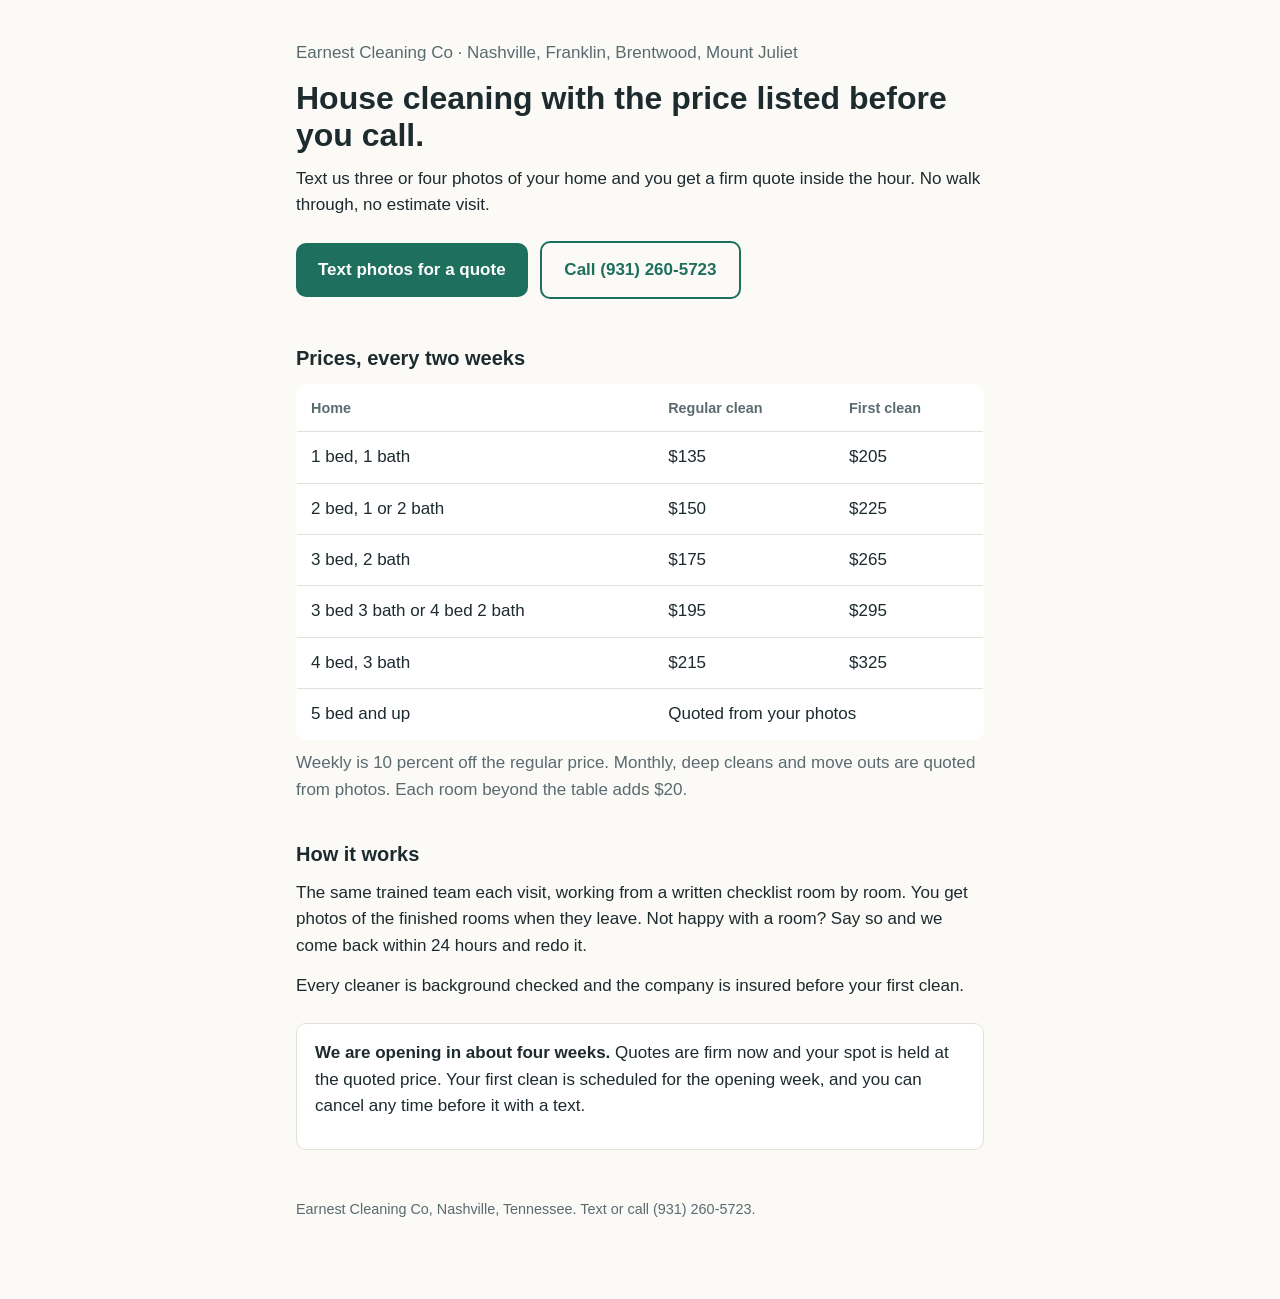
==== index.html @ 2e484d1d "Earnest Cleaning Co landing page for the 30 day lead test Co-Authored-By: Claude Fable 5.1 <noreply@" ====
<!doctype html>
<html lang="en">
<head>
<meta charset="utf-8">
<meta name="viewport" content="width=device-width, initial-scale=1">
<title>Earnest Cleaning Co</title>
<meta name="description" content="Nashville house cleaning with prices listed up front. Text a few photos and get a firm quote inside the hour.">
<style>
:root{--ink:#1d2a2e;--muted:#5a6b70;--accent:#1f6f5f;--bg:#fbfaf7;--card:#ffffff;--line:#e4e1da}
@media (prefers-color-scheme: dark){:root:not([data-theme="light"]){--ink:#eef1ef;--muted:#a7b3b5;--accent:#5fcfb5;--bg:#141a1b;--card:#1d2527;--line:#2c3638}}
:root[data-theme="dark"]{--ink:#eef1ef;--muted:#a7b3b5;--accent:#5fcfb5;--bg:#141a1b;--card:#1d2527;--line:#2c3638}
*{box-sizing:border-box}body{margin:0;background:var(--bg);color:var(--ink);font:17px/1.55 -apple-system,Segoe UI,Helvetica,Arial,sans-serif}
main{max-width:720px;margin:0 auto;padding:40px 16px 64px}
h1{font-size:2rem;line-height:1.15;margin:0 0 12px}h2{font-size:1.25rem;margin:36px 0 10px}
p{margin:0 0 14px}.muted{color:var(--muted)}
.cta{display:inline-block;background:var(--accent);color:#fff;text-decoration:none;font-weight:600;padding:14px 22px;border-radius:10px;margin:8px 8px 8px 0}
.cta.alt{background:transparent;color:var(--accent);border:2px solid var(--accent)}
table{width:100%;border-collapse:collapse;background:var(--card);border:1px solid var(--line);border-radius:10px;overflow:hidden}
td,th{padding:12px 14px;text-align:left;border-bottom:1px solid var(--line)}th{color:var(--muted);font-weight:600;font-size:.9rem}tr:last-child td{border-bottom:0}
.note{background:var(--card);border:1px solid var(--line);border-radius:10px;padding:16px 18px;margin-top:24px}
footer{margin-top:48px;color:var(--muted);font-size:.9rem}
</style>
</head>
<body>
<main>
<p class="muted">Earnest Cleaning Co · Nashville, Franklin, Brentwood, Mount Juliet</p>
<h1>House cleaning with the price listed before you call.</h1>
<p>Text us three or four photos of your home and you get a firm quote inside the hour. No walk through, no estimate visit.</p>
<p>
<a class="cta" href="sms:+19312605723&amp;body=Hi%20Earnest%2C%20I%27d%20like%20a%20quote.%20Here%20are%20a%20few%20photos%20of%20my%20home." onclick="if(window.gtag){gtag('event','text_click')}">Text photos for a quote</a>
<a class="cta alt" href="tel:+19312605723" onclick="if(window.gtag){gtag('event','call_click')}">Call (931) 260-5723</a>
</p>
<h2>Prices, every two weeks</h2>
<table>
<tr><th>Home</th><th>Regular clean</th><th>First clean</th></tr>
<tr><td>1 bed, 1 bath</td><td>$135</td><td>$205</td></tr>
<tr><td>2 bed, 1 or 2 bath</td><td>$150</td><td>$225</td></tr>
<tr><td>3 bed, 2 bath</td><td>$175</td><td>$265</td></tr>
<tr><td>3 bed 3 bath or 4 bed 2 bath</td><td>$195</td><td>$295</td></tr>
<tr><td>4 bed, 3 bath</td><td>$215</td><td>$325</td></tr>
<tr><td>5 bed and up</td><td colspan="2">Quoted from your photos</td></tr>
</table>
<p class="muted" style="margin-top:10px">Weekly is 10 percent off the regular price. Monthly, deep cleans and move outs are quoted from photos. Each room beyond the table adds $20.</p>
<h2>How it works</h2>
<p>The same trained team each visit, working from a written checklist room by room. You get photos of the finished rooms when they leave. Not happy with a room? Say so and we come back within 24 hours and redo it.</p>
<p>Every cleaner is background checked and the company is insured before your first clean.</p>
<div class="note">
<p><strong>We are opening in about four weeks.</strong> Quotes are firm now and your spot is held at the quoted price. Your first clean is scheduled for the opening week, and you can cancel any time before it with a text.</p>
</div>
<footer><p>Earnest Cleaning Co, Nashville, Tennessee. Text or call (931) 260-5723.</p></footer>
</main>
</body>
</html>
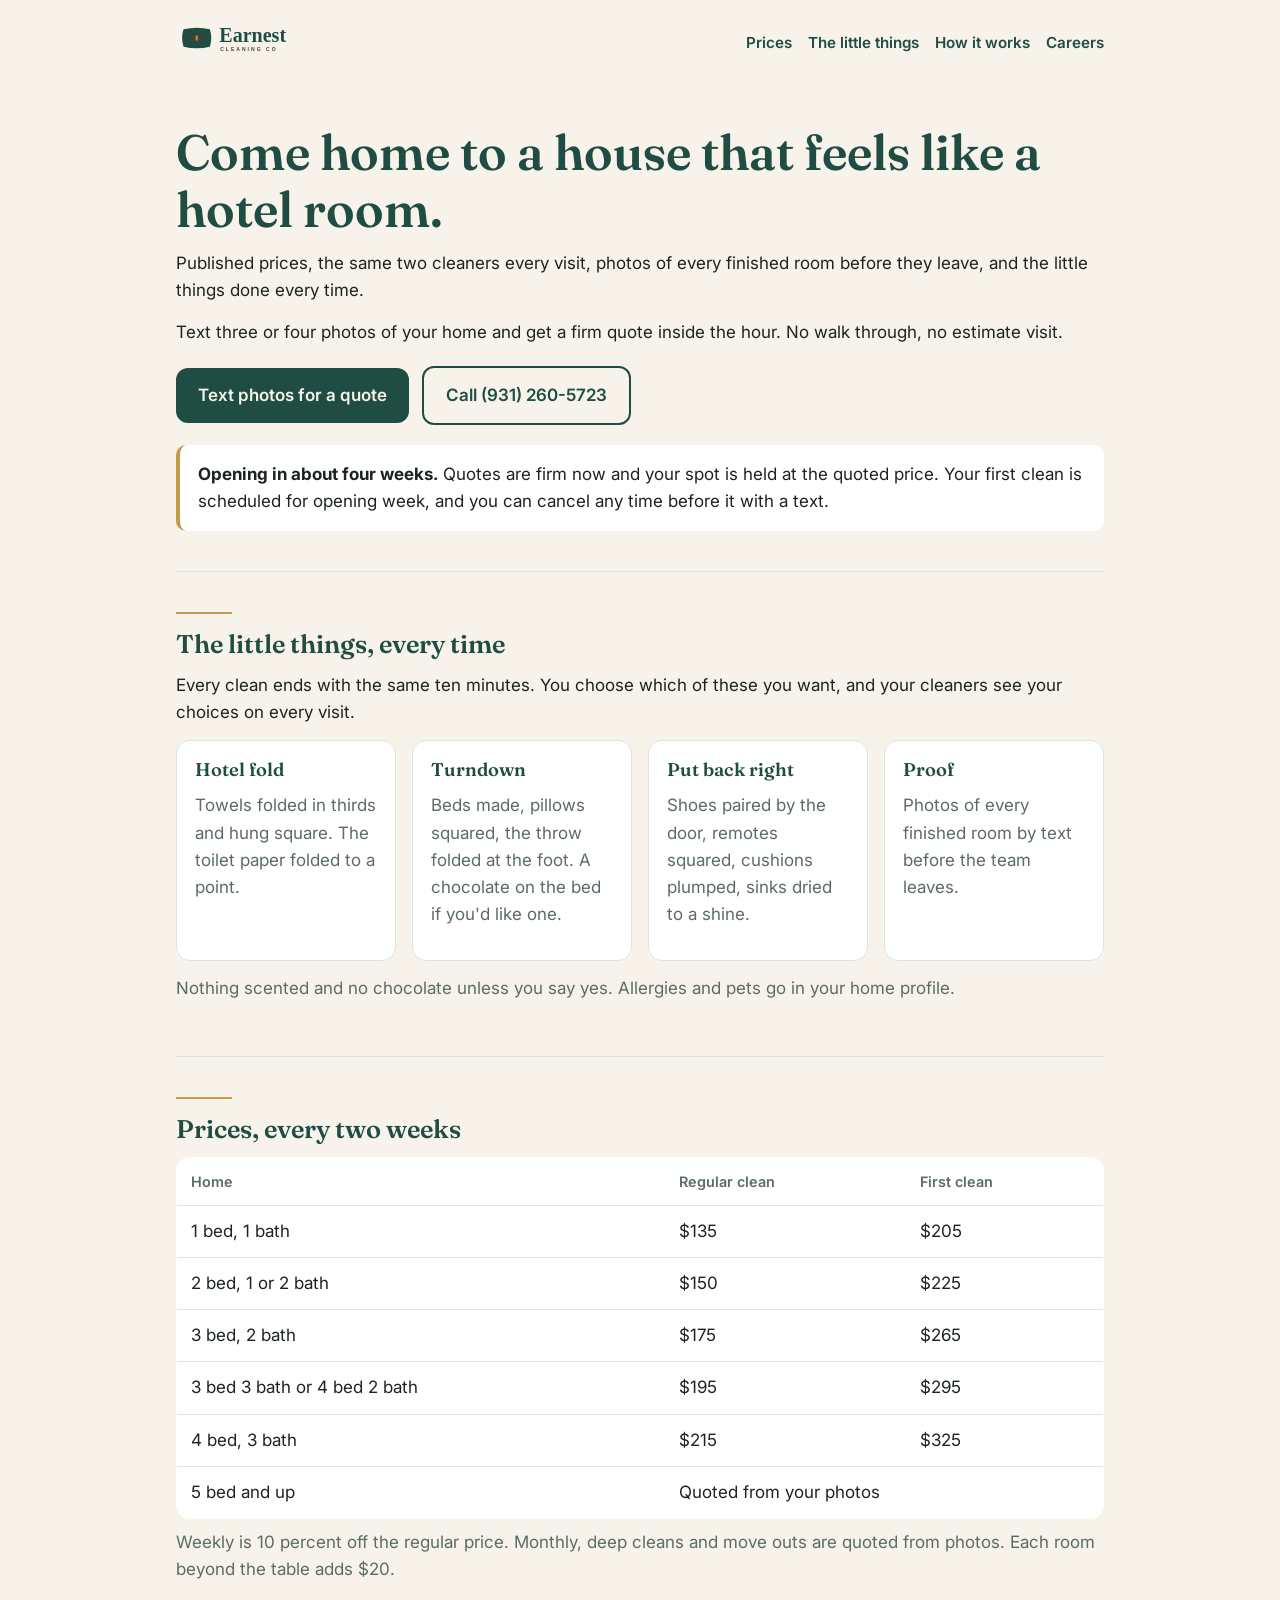
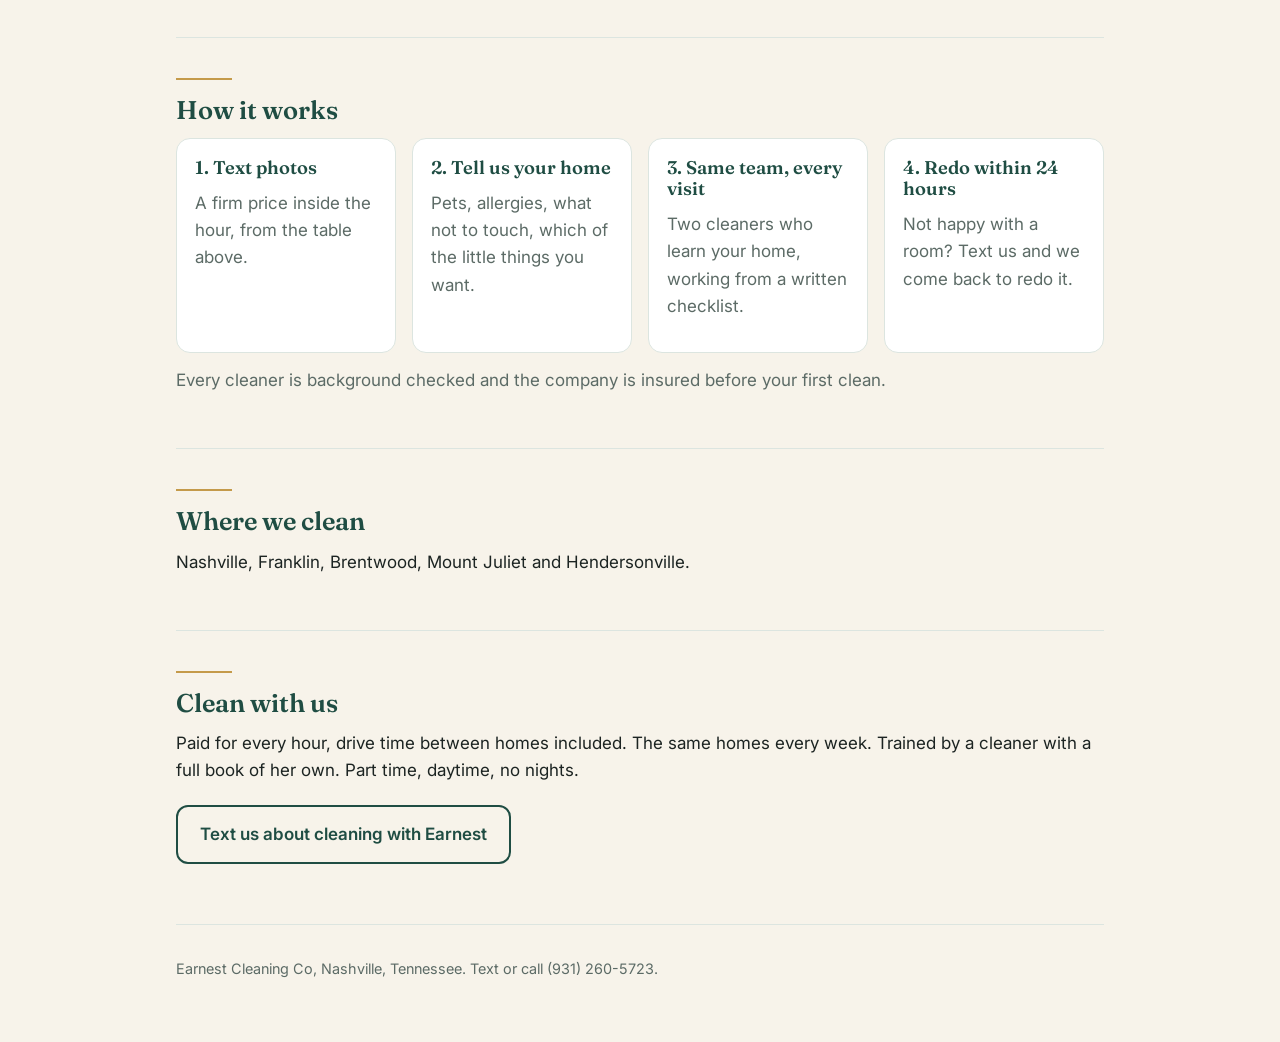
==== commit 61ec32db: "Brand v1: logo concepts, brand board, site rebuilt on the brand, client app demo (24 Oct) Co-Authore" ====
--- a/index.html
+++ b/index.html
@@ -3,51 +3,88 @@
 <head>
 <meta charset="utf-8">
 <meta name="viewport" content="width=device-width, initial-scale=1">
-<title>Earnest Cleaning Co</title>
-<meta name="description" content="Nashville house cleaning with prices listed up front. Text a few photos and get a firm quote inside the hour.">
-<style>
-:root{--ink:#1d2a2e;--muted:#5a6b70;--accent:#1f6f5f;--bg:#fbfaf7;--card:#ffffff;--line:#e4e1da}
-@media (prefers-color-scheme: dark){:root:not([data-theme="light"]){--ink:#eef1ef;--muted:#a7b3b5;--accent:#5fcfb5;--bg:#141a1b;--card:#1d2527;--line:#2c3638}}
-:root[data-theme="dark"]{--ink:#eef1ef;--muted:#a7b3b5;--accent:#5fcfb5;--bg:#141a1b;--card:#1d2527;--line:#2c3638}
-*{box-sizing:border-box}body{margin:0;background:var(--bg);color:var(--ink);font:17px/1.55 -apple-system,Segoe UI,Helvetica,Arial,sans-serif}
-main{max-width:720px;margin:0 auto;padding:40px 16px 64px}
-h1{font-size:2rem;line-height:1.15;margin:0 0 12px}h2{font-size:1.25rem;margin:36px 0 10px}
-p{margin:0 0 14px}.muted{color:var(--muted)}
-.cta{display:inline-block;background:var(--accent);color:#fff;text-decoration:none;font-weight:600;padding:14px 22px;border-radius:10px;margin:8px 8px 8px 0}
-.cta.alt{background:transparent;color:var(--accent);border:2px solid var(--accent)}
-table{width:100%;border-collapse:collapse;background:var(--card);border:1px solid var(--line);border-radius:10px;overflow:hidden}
-td,th{padding:12px 14px;text-align:left;border-bottom:1px solid var(--line)}th{color:var(--muted);font-weight:600;font-size:.9rem}tr:last-child td{border-bottom:0}
-.note{background:var(--card);border:1px solid var(--line);border-radius:10px;padding:16px 18px;margin-top:24px}
-footer{margin-top:48px;color:var(--muted);font-size:.9rem}
-</style>
+<title>Earnest Cleaning Co | Nashville House Cleaning, Prices Listed</title>
+<meta name="description" content="Nashville house cleaning with published prices, the same team every visit, photos of every finished room, and the little things done every time. Text photos for a quote inside the hour.">
+<link rel="icon" href="assets/mark-a-turndown.svg" type="image/svg+xml">
+<link rel="stylesheet" href="assets/earnest.css">
+<script type="application/ld+json">
+{"@context":"https://schema.org","@type":"HouseCleaningService","name":"Earnest Cleaning Co","telephone":"+1-931-260-5723","areaServed":["Nashville TN","Franklin TN","Brentwood TN","Mount Juliet TN","Hendersonville TN"],"priceRange":"$135 to $325","slogan":"The little things, every time."}
+</script>
 </head>
 <body>
-<main>
-<p class="muted">Earnest Cleaning Co · Nashville, Franklin, Brentwood, Mount Juliet</p>
-<h1>House cleaning with the price listed before you call.</h1>
-<p>Text us three or four photos of your home and you get a firm quote inside the hour. No walk through, no estimate visit.</p>
-<p>
-<a class="cta" href="sms:+19312605723&amp;body=Hi%20Earnest%2C%20I%27d%20like%20a%20quote.%20Here%20are%20a%20few%20photos%20of%20my%20home." onclick="if(window.gtag){gtag('event','text_click')}">Text photos for a quote</a>
-<a class="cta alt" href="tel:+19312605723" onclick="if(window.gtag){gtag('event','call_click')}">Call (931) 260-5723</a>
-</p>
-<h2>Prices, every two weeks</h2>
-<table>
-<tr><th>Home</th><th>Regular clean</th><th>First clean</th></tr>
-<tr><td>1 bed, 1 bath</td><td>$135</td><td>$205</td></tr>
-<tr><td>2 bed, 1 or 2 bath</td><td>$150</td><td>$225</td></tr>
-<tr><td>3 bed, 2 bath</td><td>$175</td><td>$265</td></tr>
-<tr><td>3 bed 3 bath or 4 bed 2 bath</td><td>$195</td><td>$295</td></tr>
-<tr><td>4 bed, 3 bath</td><td>$215</td><td>$325</td></tr>
-<tr><td>5 bed and up</td><td colspan="2">Quoted from your photos</td></tr>
-</table>
-<p class="muted" style="margin-top:10px">Weekly is 10 percent off the regular price. Monthly, deep cleans and move outs are quoted from photos. Each room beyond the table adds $20.</p>
-<h2>How it works</h2>
-<p>The same trained team each visit, working from a written checklist room by room. You get photos of the finished rooms when they leave. Not happy with a room? Say so and we come back within 24 hours and redo it.</p>
-<p>Every cleaner is background checked and the company is insured before your first clean.</p>
-<div class="note">
-<p><strong>We are opening in about four weeks.</strong> Quotes are firm now and your spot is held at the quoted price. Your first clean is scheduled for the opening week, and you can cancel any time before it with a text.</p>
+<div class="wrap">
+<header class="top">
+  <a href="./"><img src="assets/lockup-a.svg" alt="Earnest Cleaning Co"></a>
+  <nav><a href="#prices">Prices</a><a href="#finish">The little things</a><a href="#how">How it works</a><a href="#careers">Careers</a></nav>
+</header>
+
+<section>
+  <h1>Come home to a house that feels like a hotel room.</h1>
+  <p>Published prices, the same two cleaners every visit, photos of every finished room before they leave, and the little things done every time.</p>
+  <p>Text three or four photos of your home and get a firm quote inside the hour. No walk through, no estimate visit.</p>
+  <p>
+    <a class="cta" href="sms:+19312605723&amp;body=Hi%20Earnest%2C%20I%27d%20like%20a%20quote.%20Here%20are%20a%20few%20photos%20of%20my%20home." onclick="if(window.gtag){gtag('event','text_click')}">Text photos for a quote</a>
+    <a class="cta alt" href="tel:+19312605723" onclick="if(window.gtag){gtag('event','call_click')}">Call (931) 260-5723</a>
+  </p>
+  <div class="note"><strong>Opening in about four weeks.</strong> Quotes are firm now and your spot is held at the quoted price. Your first clean is scheduled for opening week, and you can cancel any time before it with a text.</div>
+</section>
+
+<section id="finish">
+  <div class="rule"></div>
+  <h2>The little things, every time</h2>
+  <p>Every clean ends with the same ten minutes. You choose which of these you want, and your cleaners see your choices on every visit.</p>
+  <div class="grid">
+    <div class="card"><h3>Hotel fold</h3><p class="muted">Towels folded in thirds and hung square. The toilet paper folded to a point.</p></div>
+    <div class="card"><h3>Turndown</h3><p class="muted">Beds made, pillows squared, the throw folded at the foot. A chocolate on the bed if you'd like one.</p></div>
+    <div class="card"><h3>Put back right</h3><p class="muted">Shoes paired by the door, remotes squared, cushions plumped, sinks dried to a shine.</p></div>
+    <div class="card"><h3>Proof</h3><p class="muted">Photos of every finished room by text before the team leaves.</p></div>
+  </div>
+  <p class="muted" style="margin-top:14px">Nothing scented and no chocolate unless you say yes. Allergies and pets go in your home profile.</p>
+</section>
+
+<section id="prices">
+  <div class="rule"></div>
+  <h2>Prices, every two weeks</h2>
+  <table>
+    <tr><th>Home</th><th>Regular clean</th><th>First clean</th></tr>
+    <tr><td>1 bed, 1 bath</td><td>$135</td><td>$205</td></tr>
+    <tr><td>2 bed, 1 or 2 bath</td><td>$150</td><td>$225</td></tr>
+    <tr><td>3 bed, 2 bath</td><td>$175</td><td>$265</td></tr>
+    <tr><td>3 bed 3 bath or 4 bed 2 bath</td><td>$195</td><td>$295</td></tr>
+    <tr><td>4 bed, 3 bath</td><td>$215</td><td>$325</td></tr>
+    <tr><td>5 bed and up</td><td colspan="2">Quoted from your photos</td></tr>
+  </table>
+  <p class="muted" style="margin-top:10px">Weekly is 10 percent off the regular price. Monthly, deep cleans and move outs are quoted from photos. Each room beyond the table adds $20.</p>
+</section>
+
+<section id="how">
+  <div class="rule"></div>
+  <h2>How it works</h2>
+  <div class="grid">
+    <div class="card"><h3>1. Text photos</h3><p class="muted">A firm price inside the hour, from the table above.</p></div>
+    <div class="card"><h3>2. Tell us your home</h3><p class="muted">Pets, allergies, what not to touch, which of the little things you want.</p></div>
+    <div class="card"><h3>3. Same team, every visit</h3><p class="muted">Two cleaners who learn your home, working from a written checklist.</p></div>
+    <div class="card"><h3>4. Redo within 24 hours</h3><p class="muted">Not happy with a room? Text us and we come back to redo it.</p></div>
+  </div>
+  <p class="muted" style="margin-top:14px">Every cleaner is background checked and the company is insured before your first clean.</p>
+</section>
+
+<section id="areas">
+  <div class="rule"></div>
+  <h2>Where we clean</h2>
+  <p>Nashville, Franklin, Brentwood, Mount Juliet and Hendersonville.</p>
+</section>
+
+<section id="careers">
+  <div class="rule"></div>
+  <h2>Clean with us</h2>
+  <p>Paid for every hour, drive time between homes included. The same homes every week. Trained by a cleaner with a full book of her own. Part time, daytime, no nights.</p>
+  <p><a class="cta alt" href="sms:+19312605723&amp;body=Hi%20Earnest%2C%20I%27m%20interested%20in%20cleaning%20with%20you.">Text us about cleaning with Earnest</a></p>
+</section>
+
+<footer>
+  <p>Earnest Cleaning Co, Nashville, Tennessee. Text or call (931) 260-5723.</p>
+</footer>
 </div>
-<footer><p>Earnest Cleaning Co, Nashville, Tennessee. Text or call (931) 260-5723.</p></footer>
-</main>
 </body>
 </html>
--- a/assets/earnest.css
+++ b/assets/earnest.css
@@ -0,0 +1,25 @@
+@import url('https://fonts.googleapis.com/css2?family=Fraunces:opsz,wght@9..144,500;9..144,600&family=Inter:wght@400;600&display=swap');
+:root{--green:#1F4D43;--green2:#2B6A5C;--linen:#F7F3EA;--brown:#5B3A29;--brass:#C49A4A;--ink:#1C2422;--mist:#DCE5E0;--muted:#5C6B66;--card:#FFFFFF;--bg:var(--linen)}
+@media (prefers-color-scheme: dark){:root:not([data-theme="light"]){--bg:#121816;--ink:#EEF1EF;--muted:#A9B6B1;--card:#1A2220;--mist:#26302D;--green:#7FC0AE;--green2:#9AD3C3}}
+:root[data-theme="dark"]{--bg:#121816;--ink:#EEF1EF;--muted:#A9B6B1;--card:#1A2220;--mist:#26302D;--green:#7FC0AE;--green2:#9AD3C3}
+*{box-sizing:border-box}html{-webkit-text-size-adjust:100%}
+body{margin:0;background:var(--bg);color:var(--ink);font:17px/1.6 Inter,-apple-system,Segoe UI,Helvetica,Arial,sans-serif}
+h1,h2,h3{font-family:Fraunces,Georgia,serif;font-weight:600;line-height:1.15;color:var(--green);margin:0 0 12px}
+h1{font-size:clamp(2rem,6vw,3.1rem)}h2{font-size:1.6rem;margin-top:8px}h3{font-size:1.15rem}
+a{color:var(--green)}p{margin:0 0 14px}.muted{color:var(--muted)}
+.wrap{max-width:960px;margin:0 auto;padding:0 16px}
+header.top{display:flex;align-items:center;justify-content:space-between;gap:12px;padding:16px 0}
+header.top img{height:44px;width:auto}
+header.top nav a{margin-left:16px;text-decoration:none;font-weight:600;font-size:.95rem}
+section{padding:40px 0;border-top:1px solid var(--mist)}section:first-of-type{border-top:0}
+.cta{display:inline-block;background:var(--green);color:var(--bg);text-decoration:none;font-weight:600;padding:14px 22px;border-radius:12px;margin:6px 8px 6px 0}
+.cta.alt{background:transparent;color:var(--green);border:2px solid var(--green)}
+.grid{display:grid;gap:16px;grid-template-columns:repeat(auto-fit,minmax(220px,1fr))}
+.card{background:var(--card);border:1px solid var(--mist);border-radius:14px;padding:18px}
+table{width:100%;border-collapse:collapse;background:var(--card);border:1px solid var(--mist);border-radius:14px;overflow:hidden}
+td,th{padding:12px 14px;text-align:left;border-bottom:1px solid var(--mist)}th{color:var(--muted);font-weight:600;font-size:.9rem}tr:last-child td{border-bottom:0}
+.rule{height:2px;width:56px;background:var(--brass);margin:0 0 16px}
+.note{background:var(--card);border-left:4px solid var(--brass);border-radius:10px;padding:16px 18px}
+ol.finish{padding-left:20px}ol.finish li{margin-bottom:6px}
+footer{padding:32px 0 48px;color:var(--muted);font-size:.9rem;border-top:1px solid var(--mist)}
+@media (max-width:640px){header.top nav{display:none}}
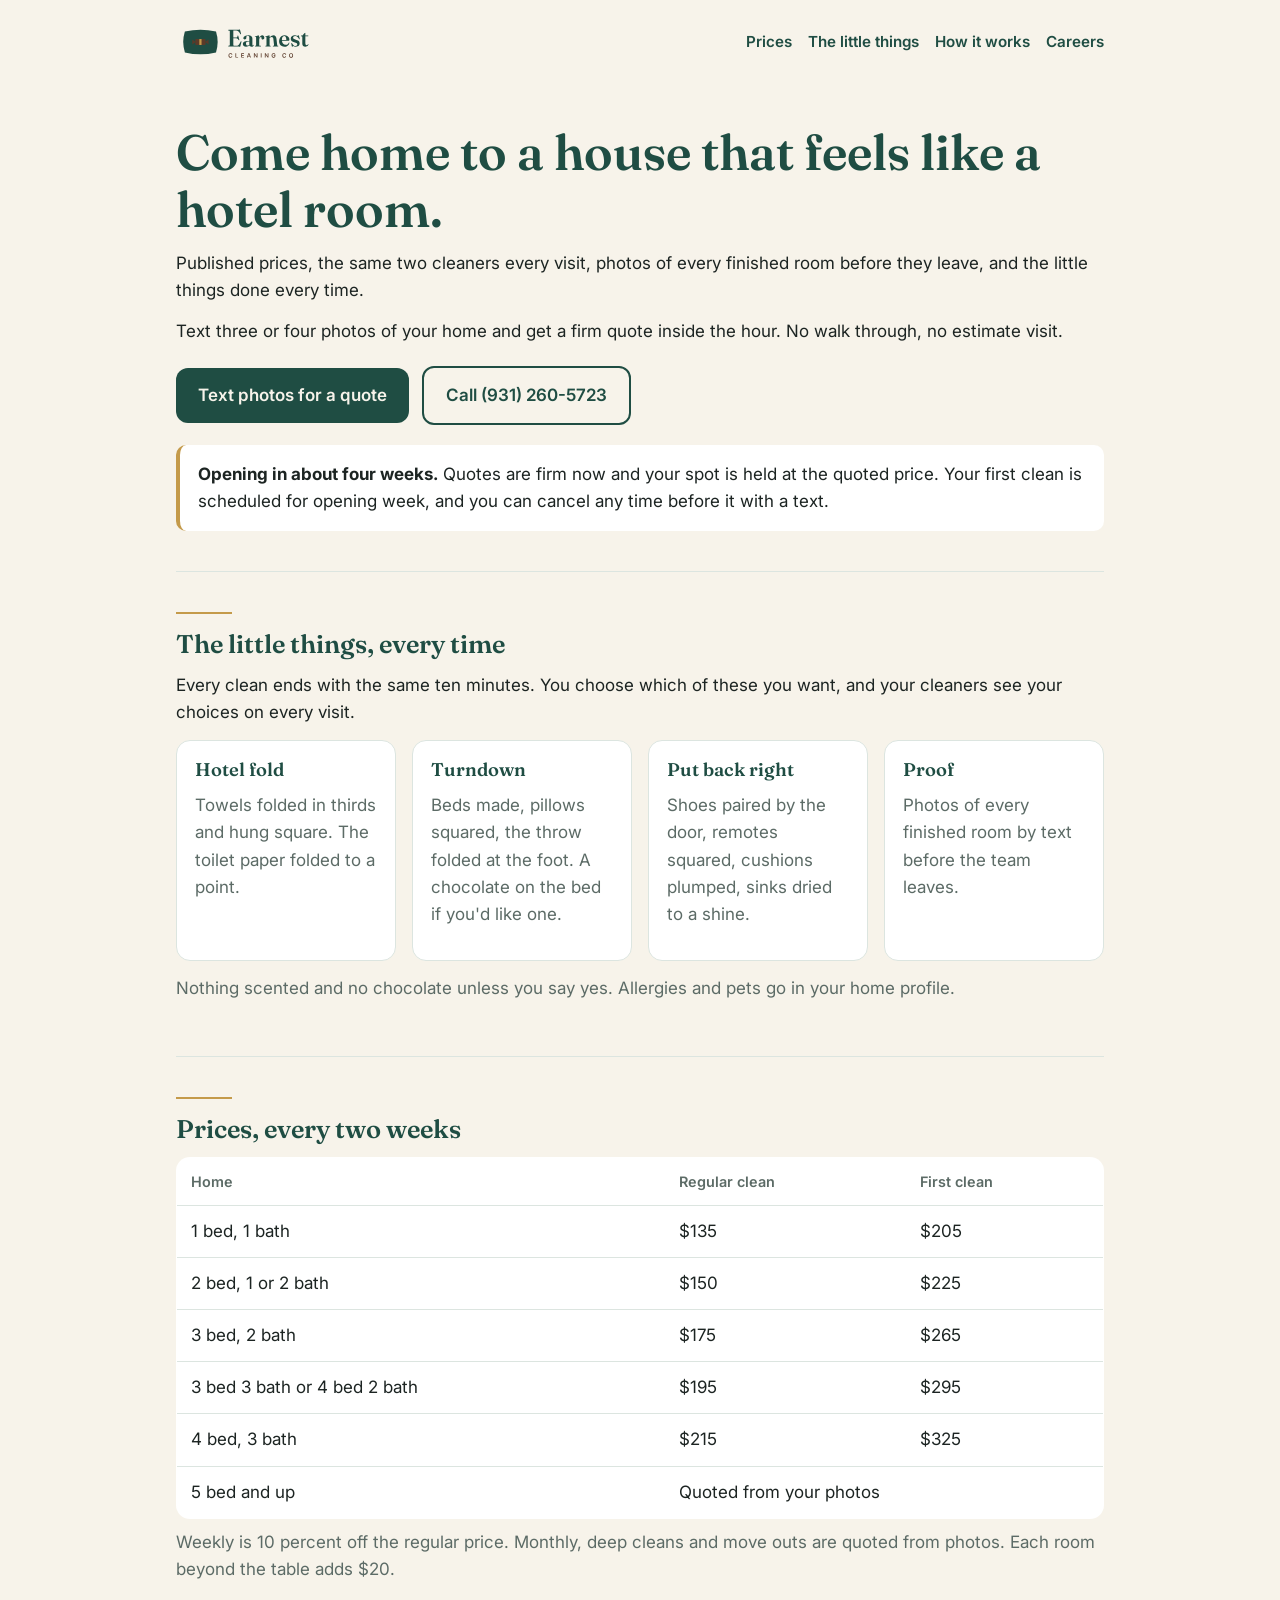
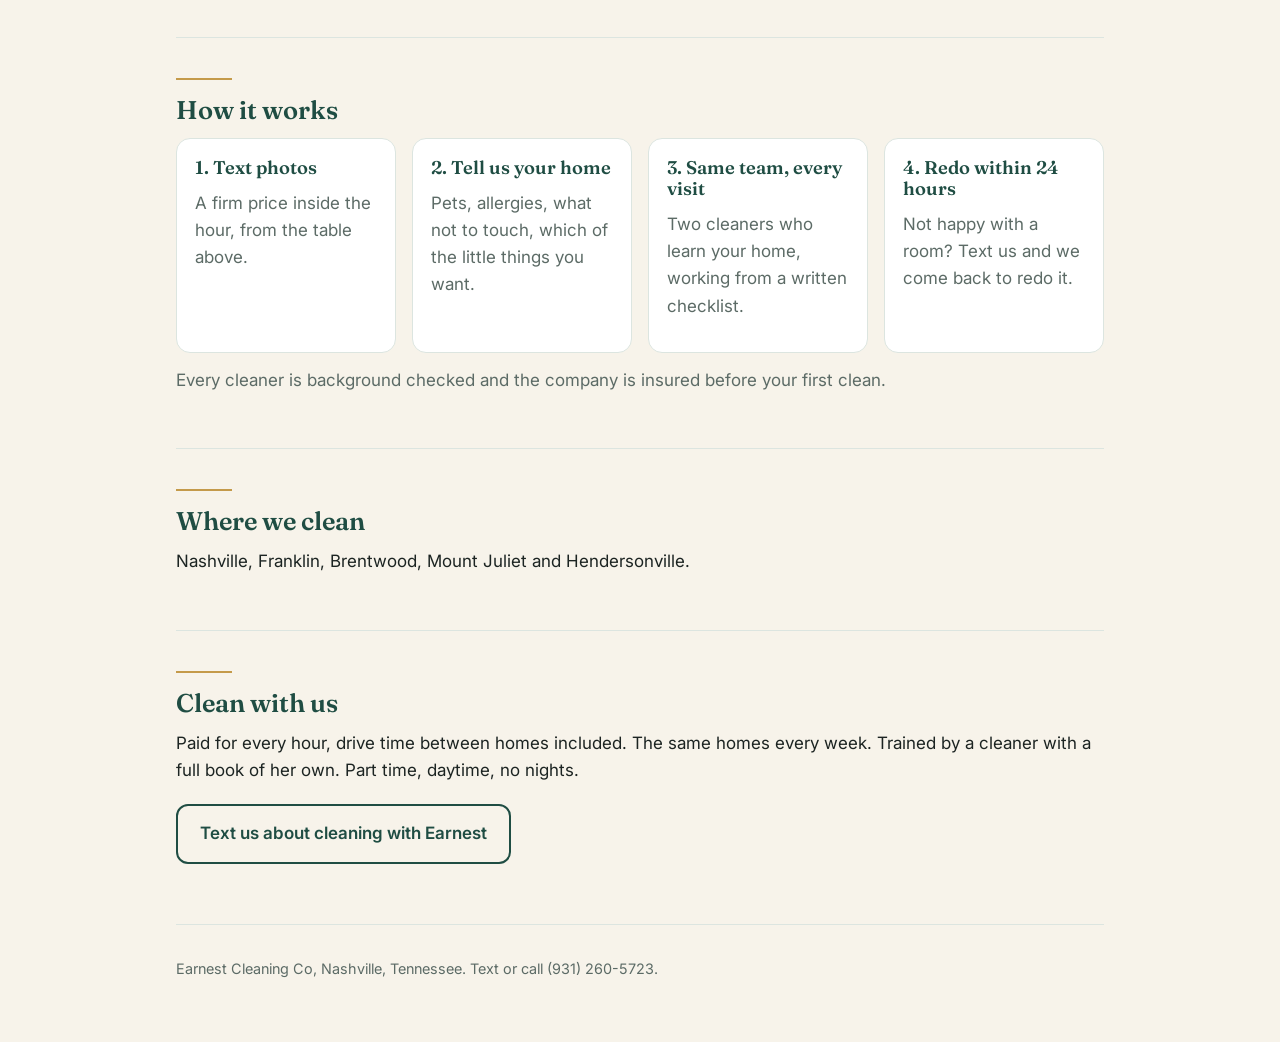
==== commit 2abb2ac0: "Logo: wordmark outlined in Fraunces and Inter, light lockup for dark mode, header swaps by scheme Co" ====
--- a/index.html
+++ b/index.html
@@ -4,7 +4,10 @@
 <meta charset="utf-8">
 <meta name="viewport" content="width=device-width, initial-scale=1">
 <title>Earnest Cleaning Co | Nashville House Cleaning, Prices Listed</title>
-<meta name="description" content="Nashville house cleaning with published prices, the same team every visit, photos of every finished room, and the little things done every time. Text photos for a quote inside the hour.">
+<meta name="description" content="Nashville house cleaning with published prices, the same team each visit, photos of every room, and the little things done every time. Quotes from photos.">
+<meta property="og:title" content="Earnest Cleaning Co | Nashville House Cleaning, Prices Listed">
+<meta property="og:description" content="Published prices, the same team each visit, photos of every room, and the little things done every time.">
+<meta property="og:image" content="assets/mark-a-turndown.svg">
 <link rel="icon" href="assets/mark-a-turndown.svg" type="image/svg+xml">
 <link rel="stylesheet" href="assets/earnest.css">
 <script type="application/ld+json">
@@ -14,7 +17,7 @@
 <body>
 <div class="wrap">
 <header class="top">
-  <a href="./"><img src="assets/lockup-a.svg" alt="Earnest Cleaning Co"></a>
+  <a href="./"><picture><source srcset="assets/lockup-a-light.svg" media="(prefers-color-scheme: dark)"><img src="assets/lockup-a.svg" alt="Earnest Cleaning Co"></picture></a>
   <nav><a href="#prices">Prices</a><a href="#finish">The little things</a><a href="#how">How it works</a><a href="#careers">Careers</a></nav>
 </header>
 
--- a/assets/earnest.css
+++ b/assets/earnest.css
@@ -9,7 +9,7 @@
 a{color:var(--green)}p{margin:0 0 14px}.muted{color:var(--muted)}
 .wrap{max-width:960px;margin:0 auto;padding:0 16px}
 header.top{display:flex;align-items:center;justify-content:space-between;gap:12px;padding:16px 0}
-header.top img{height:44px;width:auto}
+header.top img{height:52px;width:auto;display:block}
 header.top nav a{margin-left:16px;text-decoration:none;font-weight:600;font-size:.95rem}
 section{padding:40px 0;border-top:1px solid var(--mist)}section:first-of-type{border-top:0}
 .cta{display:inline-block;background:var(--green);color:var(--bg);text-decoration:none;font-weight:600;padding:14px 22px;border-radius:12px;margin:6px 8px 6px 0}
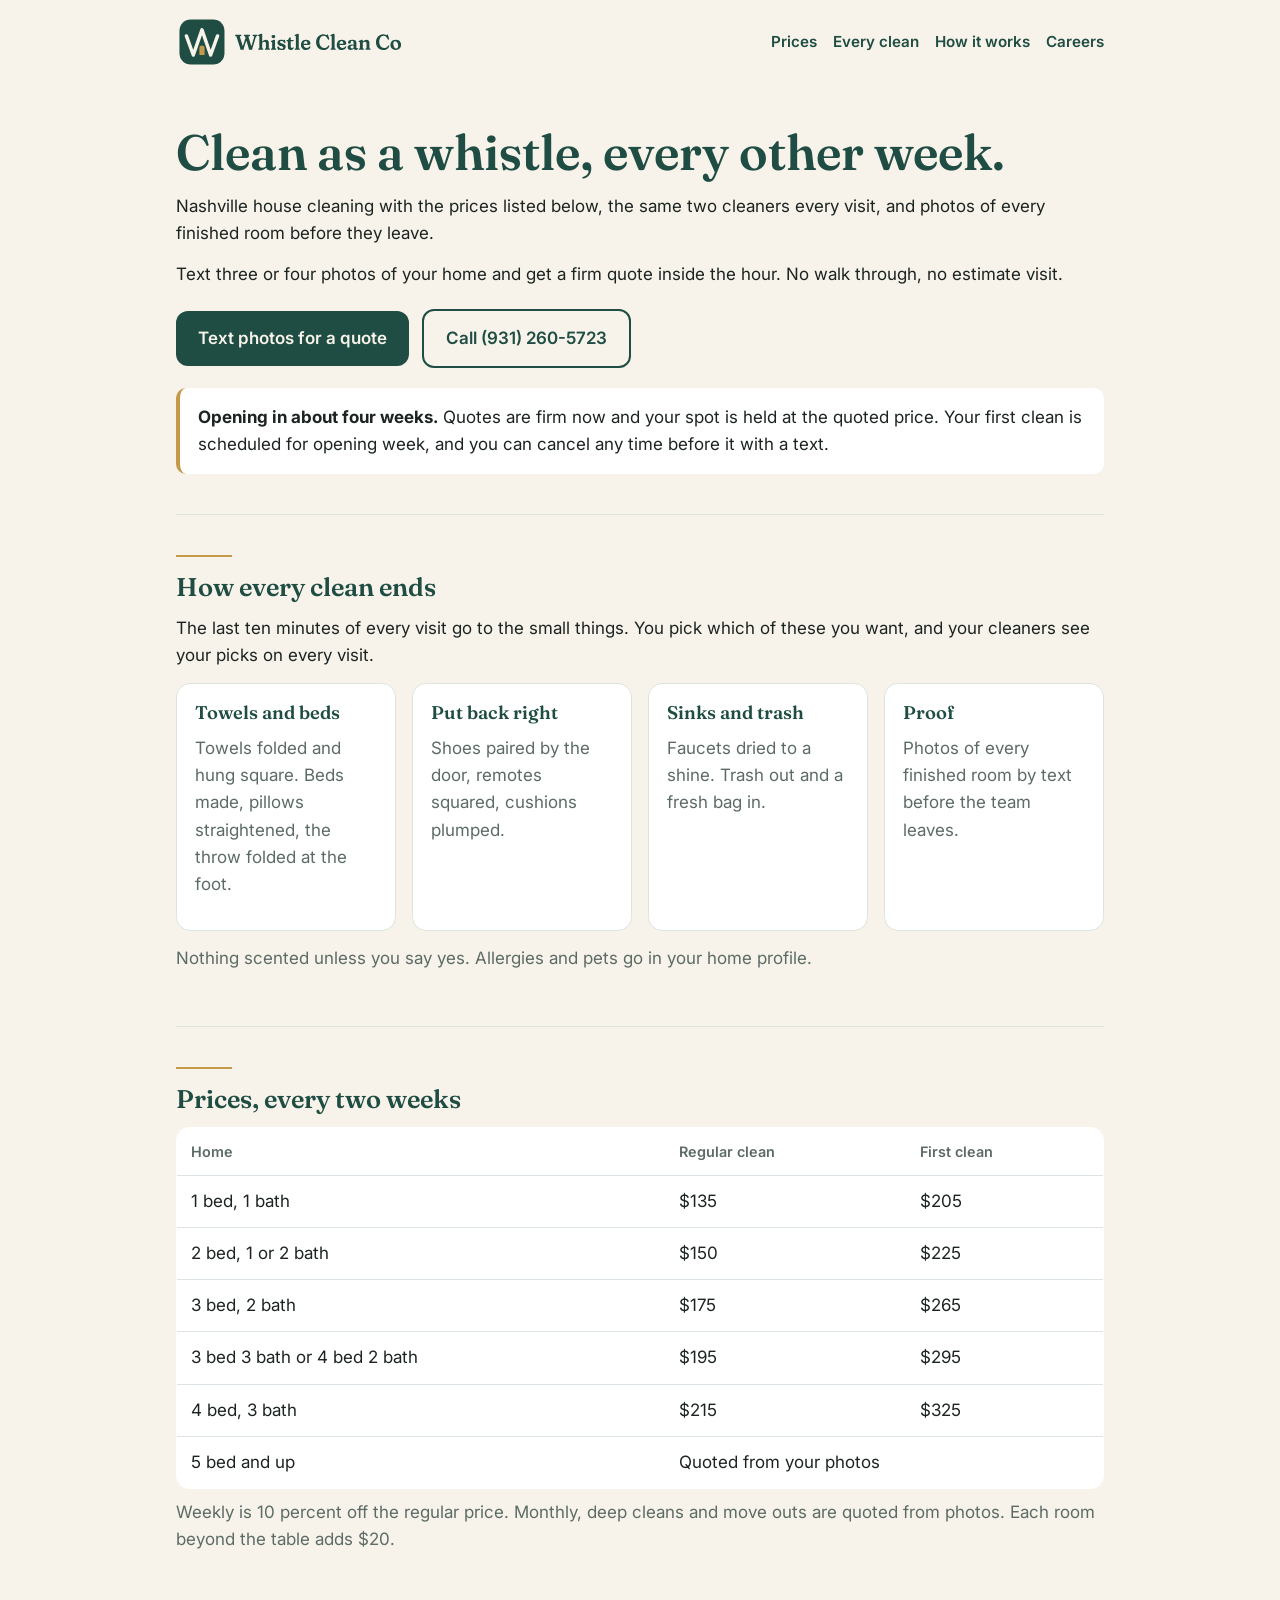
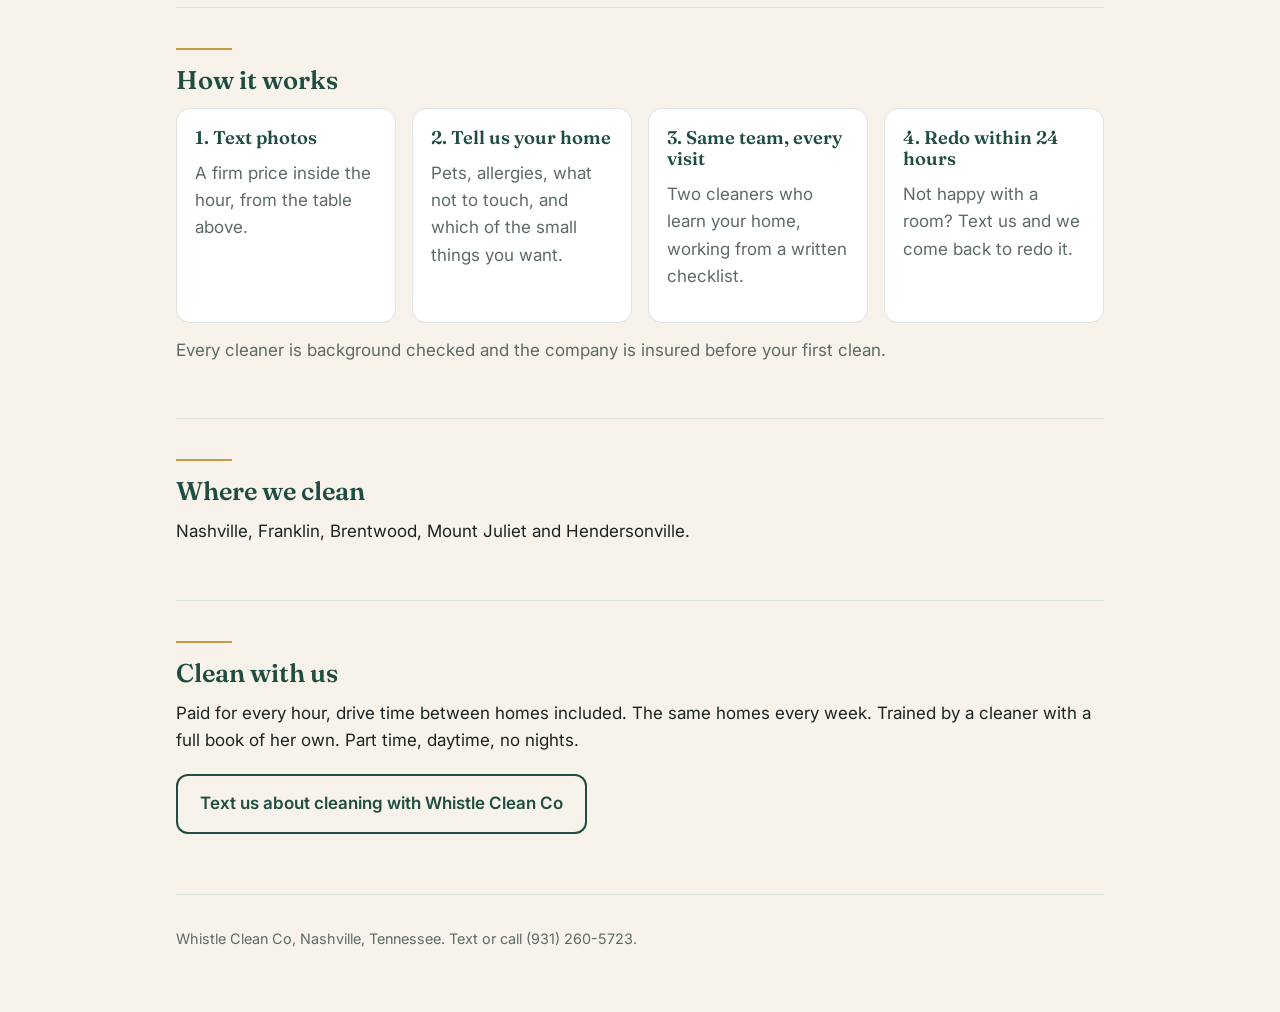
==== commit 6cd08bf3: "Rebrand to Whistle Clean Co: House W mark, seal, lockups, warm and plain copy, no hotel angle Co-Aut" ====
--- a/index.html
+++ b/index.html
@@ -3,46 +3,46 @@
 <head>
 <meta charset="utf-8">
 <meta name="viewport" content="width=device-width, initial-scale=1">
-<title>Earnest Cleaning Co | Nashville House Cleaning, Prices Listed</title>
-<meta name="description" content="Nashville house cleaning with published prices, the same team each visit, photos of every room, and the little things done every time. Quotes from photos.">
-<meta property="og:title" content="Earnest Cleaning Co | Nashville House Cleaning, Prices Listed">
-<meta property="og:description" content="Published prices, the same team each visit, photos of every room, and the little things done every time.">
-<meta property="og:image" content="assets/mark-a-turndown.svg">
-<link rel="icon" href="assets/mark-a-turndown.svg" type="image/svg+xml">
-<link rel="stylesheet" href="assets/earnest.css">
+<title>Whistle Clean Co | Nashville House Cleaning, Prices Listed</title>
+<meta name="description" content="Nashville house cleaning with published prices, the same two cleaners every visit, and photos of every finished room. Text photos for a firm quote inside the hour.">
+<meta property="og:title" content="Whistle Clean Co | Nashville House Cleaning, Prices Listed">
+<meta property="og:description" content="Clean as a whistle, every other week. Published prices, the same team each visit, photos of every finished room.">
+<meta property="og:image" content="assets/mark.svg">
+<link rel="icon" href="assets/mark.svg" type="image/svg+xml">
+<link rel="stylesheet" href="assets/site.css">
 <script type="application/ld+json">
-{"@context":"https://schema.org","@type":"HouseCleaningService","name":"Earnest Cleaning Co","telephone":"+1-931-260-5723","areaServed":["Nashville TN","Franklin TN","Brentwood TN","Mount Juliet TN","Hendersonville TN"],"priceRange":"$135 to $325","slogan":"The little things, every time."}
+{"@context":"https://schema.org","@type":"HouseCleaningService","name":"Whistle Clean Co","telephone":"+1-931-260-5723","areaServed":["Nashville TN","Franklin TN","Brentwood TN","Mount Juliet TN","Hendersonville TN"],"priceRange":"$135 to $325","slogan":"Clean as a whistle, every other week."}
 </script>
 </head>
 <body>
 <div class="wrap">
 <header class="top">
-  <a href="./"><picture><source srcset="assets/lockup-a-light.svg" media="(prefers-color-scheme: dark)"><img src="assets/lockup-a.svg" alt="Earnest Cleaning Co"></picture></a>
-  <nav><a href="#prices">Prices</a><a href="#finish">The little things</a><a href="#how">How it works</a><a href="#careers">Careers</a></nav>
+  <a href="./"><picture><source srcset="assets/lockup-light.svg" media="(prefers-color-scheme: dark)"><img src="assets/lockup.svg" alt="Whistle Clean Co"></picture></a>
+  <nav><a href="#prices">Prices</a><a href="#every-clean">Every clean</a><a href="#how">How it works</a><a href="#careers">Careers</a></nav>
 </header>
 
 <section>
-  <h1>Come home to a house that feels like a hotel room.</h1>
-  <p>Published prices, the same two cleaners every visit, photos of every finished room before they leave, and the little things done every time.</p>
+  <h1>Clean as a whistle, every other week.</h1>
+  <p>Nashville house cleaning with the prices listed below, the same two cleaners every visit, and photos of every finished room before they leave.</p>
   <p>Text three or four photos of your home and get a firm quote inside the hour. No walk through, no estimate visit.</p>
   <p>
-    <a class="cta" href="sms:+19312605723&amp;body=Hi%20Earnest%2C%20I%27d%20like%20a%20quote.%20Here%20are%20a%20few%20photos%20of%20my%20home." onclick="if(window.gtag){gtag('event','text_click')}">Text photos for a quote</a>
+    <a class="cta" href="sms:+19312605723&amp;body=Hi%2C%20I%27d%20like%20a%20cleaning%20quote.%20Here%20are%20a%20few%20photos%20of%20my%20home." onclick="if(window.gtag){gtag('event','text_click')}">Text photos for a quote</a>
     <a class="cta alt" href="tel:+19312605723" onclick="if(window.gtag){gtag('event','call_click')}">Call (931) 260-5723</a>
   </p>
   <div class="note"><strong>Opening in about four weeks.</strong> Quotes are firm now and your spot is held at the quoted price. Your first clean is scheduled for opening week, and you can cancel any time before it with a text.</div>
 </section>
 
-<section id="finish">
+<section id="every-clean">
   <div class="rule"></div>
-  <h2>The little things, every time</h2>
-  <p>Every clean ends with the same ten minutes. You choose which of these you want, and your cleaners see your choices on every visit.</p>
+  <h2>How every clean ends</h2>
+  <p>The last ten minutes of every visit go to the small things. You pick which of these you want, and your cleaners see your picks on every visit.</p>
   <div class="grid">
-    <div class="card"><h3>Hotel fold</h3><p class="muted">Towels folded in thirds and hung square. The toilet paper folded to a point.</p></div>
-    <div class="card"><h3>Turndown</h3><p class="muted">Beds made, pillows squared, the throw folded at the foot. A chocolate on the bed if you'd like one.</p></div>
-    <div class="card"><h3>Put back right</h3><p class="muted">Shoes paired by the door, remotes squared, cushions plumped, sinks dried to a shine.</p></div>
+    <div class="card"><h3>Towels and beds</h3><p class="muted">Towels folded and hung square. Beds made, pillows straightened, the throw folded at the foot.</p></div>
+    <div class="card"><h3>Put back right</h3><p class="muted">Shoes paired by the door, remotes squared, cushions plumped.</p></div>
+    <div class="card"><h3>Sinks and trash</h3><p class="muted">Faucets dried to a shine. Trash out and a fresh bag in.</p></div>
     <div class="card"><h3>Proof</h3><p class="muted">Photos of every finished room by text before the team leaves.</p></div>
   </div>
-  <p class="muted" style="margin-top:14px">Nothing scented and no chocolate unless you say yes. Allergies and pets go in your home profile.</p>
+  <p class="muted" style="margin-top:14px">Nothing scented unless you say yes. Allergies and pets go in your home profile.</p>
 </section>
 
 <section id="prices">
@@ -65,7 +65,7 @@
   <h2>How it works</h2>
   <div class="grid">
     <div class="card"><h3>1. Text photos</h3><p class="muted">A firm price inside the hour, from the table above.</p></div>
-    <div class="card"><h3>2. Tell us your home</h3><p class="muted">Pets, allergies, what not to touch, which of the little things you want.</p></div>
+    <div class="card"><h3>2. Tell us your home</h3><p class="muted">Pets, allergies, what not to touch, and which of the small things you want.</p></div>
     <div class="card"><h3>3. Same team, every visit</h3><p class="muted">Two cleaners who learn your home, working from a written checklist.</p></div>
     <div class="card"><h3>4. Redo within 24 hours</h3><p class="muted">Not happy with a room? Text us and we come back to redo it.</p></div>
   </div>
@@ -82,11 +82,11 @@
   <div class="rule"></div>
   <h2>Clean with us</h2>
   <p>Paid for every hour, drive time between homes included. The same homes every week. Trained by a cleaner with a full book of her own. Part time, daytime, no nights.</p>
-  <p><a class="cta alt" href="sms:+19312605723&amp;body=Hi%20Earnest%2C%20I%27m%20interested%20in%20cleaning%20with%20you.">Text us about cleaning with Earnest</a></p>
+  <p><a class="cta alt" href="sms:+19312605723&amp;body=Hi%2C%20I%27m%20interested%20in%20cleaning%20with%20Whistle%20Clean%20Co.">Text us about cleaning with Whistle Clean Co</a></p>
 </section>
 
 <footer>
-  <p>Earnest Cleaning Co, Nashville, Tennessee. Text or call (931) 260-5723.</p>
+  <p>Whistle Clean Co, Nashville, Tennessee. Text or call (931) 260-5723.</p>
 </footer>
 </div>
 </body>
--- a/assets/site.css
+++ b/assets/site.css
@@ -0,0 +1,25 @@
+@import url('https://fonts.googleapis.com/css2?family=Fraunces:opsz,wght@9..144,500;9..144,600&family=Inter:wght@400;600&display=swap');
+:root{--green:#1F4D43;--green2:#2B6A5C;--linen:#F7F3EA;--brown:#5B3A29;--brass:#C49A4A;--ink:#1C2422;--mist:#DCE5E0;--muted:#5C6B66;--card:#FFFFFF;--bg:var(--linen)}
+@media (prefers-color-scheme: dark){:root:not([data-theme="light"]){--bg:#121816;--ink:#EEF1EF;--muted:#A9B6B1;--card:#1A2220;--mist:#26302D;--green:#7FC0AE;--green2:#9AD3C3}}
+:root[data-theme="dark"]{--bg:#121816;--ink:#EEF1EF;--muted:#A9B6B1;--card:#1A2220;--mist:#26302D;--green:#7FC0AE;--green2:#9AD3C3}
+*{box-sizing:border-box}html{-webkit-text-size-adjust:100%}
+body{margin:0;background:var(--bg);color:var(--ink);font:17px/1.6 Inter,-apple-system,Segoe UI,Helvetica,Arial,sans-serif}
+h1,h2,h3{font-family:Fraunces,Georgia,serif;font-weight:600;line-height:1.15;color:var(--green);margin:0 0 12px}
+h1{font-size:clamp(2rem,6vw,3.1rem)}h2{font-size:1.6rem;margin-top:8px}h3{font-size:1.15rem}
+a{color:var(--green)}p{margin:0 0 14px}.muted{color:var(--muted)}
+.wrap{max-width:960px;margin:0 auto;padding:0 16px}
+header.top{display:flex;align-items:center;justify-content:space-between;gap:12px;padding:16px 0}
+header.top img{height:52px;width:auto;display:block}
+header.top nav a{margin-left:16px;text-decoration:none;font-weight:600;font-size:.95rem}
+section{padding:40px 0;border-top:1px solid var(--mist)}section:first-of-type{border-top:0}
+.cta{display:inline-block;background:var(--green);color:var(--bg);text-decoration:none;font-weight:600;padding:14px 22px;border-radius:12px;margin:6px 8px 6px 0}
+.cta.alt{background:transparent;color:var(--green);border:2px solid var(--green)}
+.grid{display:grid;gap:16px;grid-template-columns:repeat(auto-fit,minmax(220px,1fr))}
+.card{background:var(--card);border:1px solid var(--mist);border-radius:14px;padding:18px}
+table{width:100%;border-collapse:collapse;background:var(--card);border:1px solid var(--mist);border-radius:14px;overflow:hidden}
+td,th{padding:12px 14px;text-align:left;border-bottom:1px solid var(--mist)}th{color:var(--muted);font-weight:600;font-size:.9rem}tr:last-child td{border-bottom:0}
+.rule{height:2px;width:56px;background:var(--brass);margin:0 0 16px}
+.note{background:var(--card);border-left:4px solid var(--brass);border-radius:10px;padding:16px 18px}
+ol.finish{padding-left:20px}ol.finish li{margin-bottom:6px}
+footer{padding:32px 0 48px;color:var(--muted);font-size:.9rem;border-top:1px solid var(--mist)}
+@media (max-width:640px){header.top nav{display:none}}
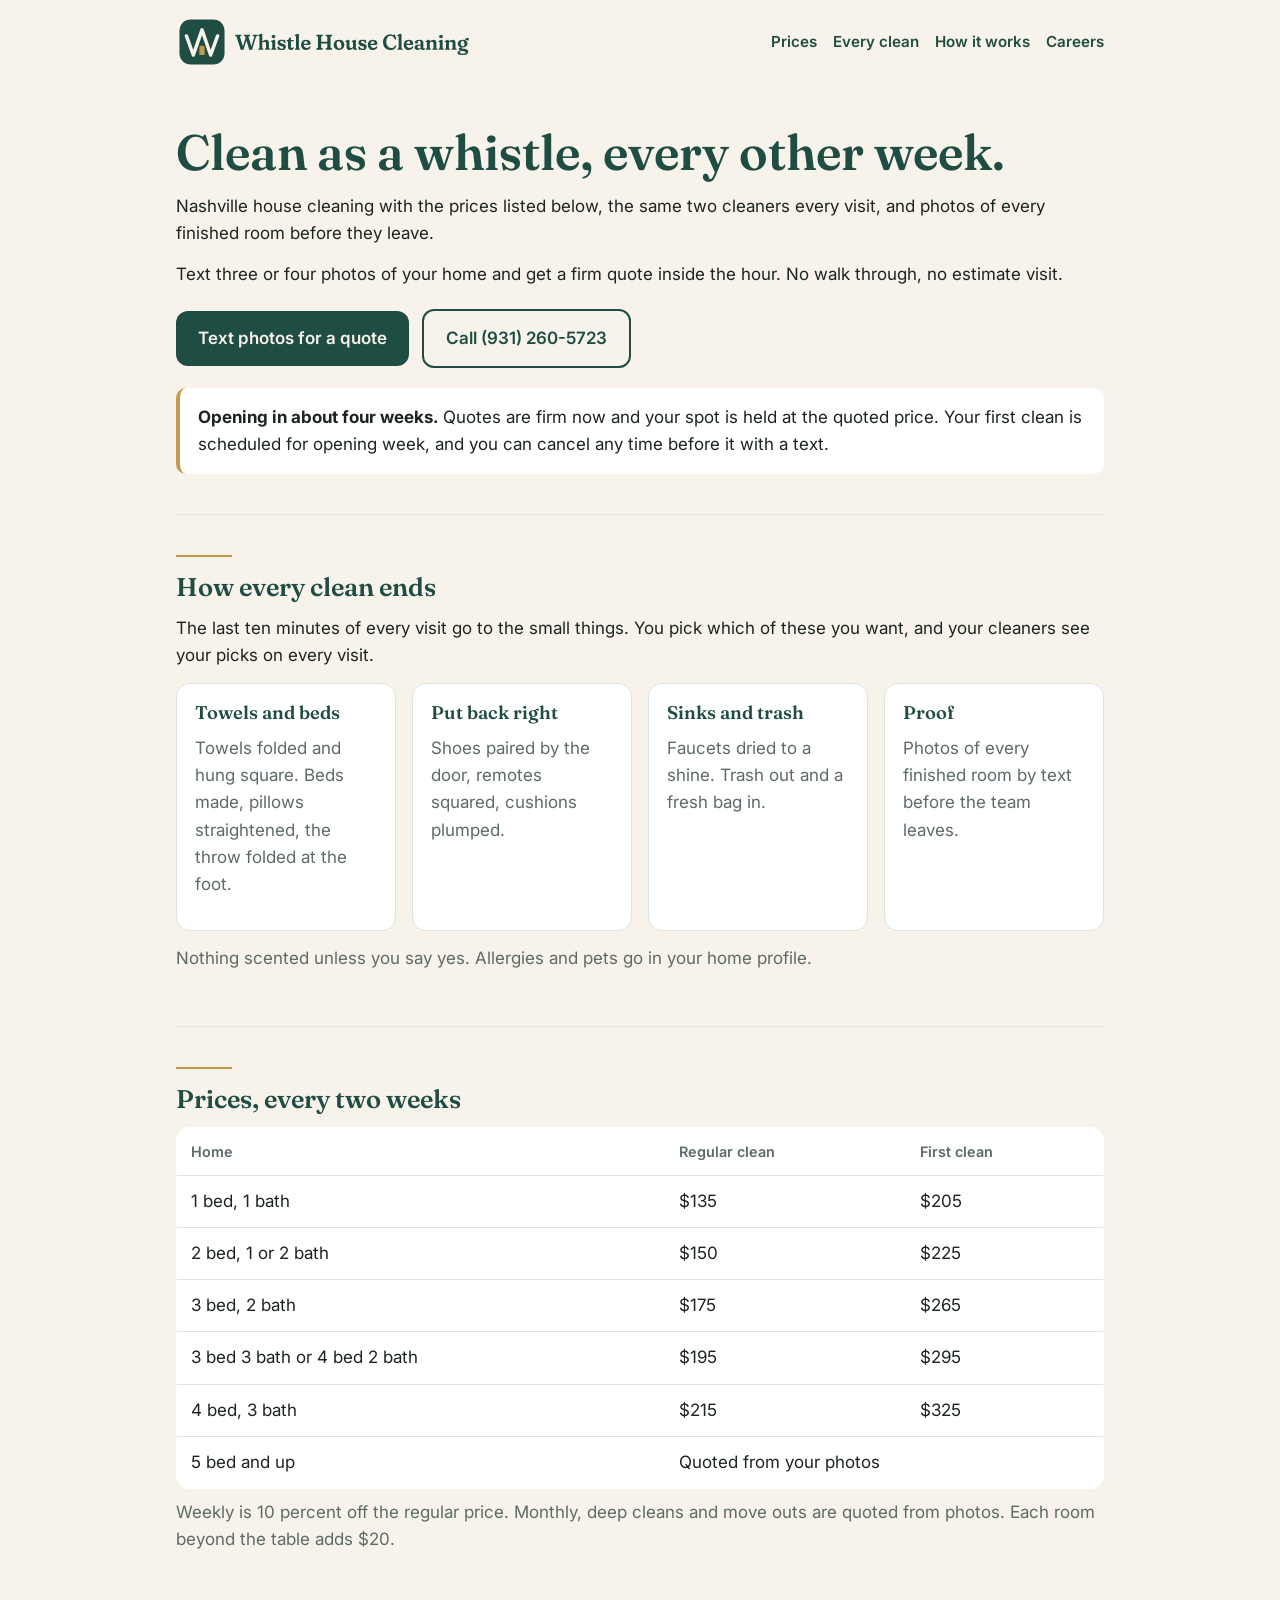
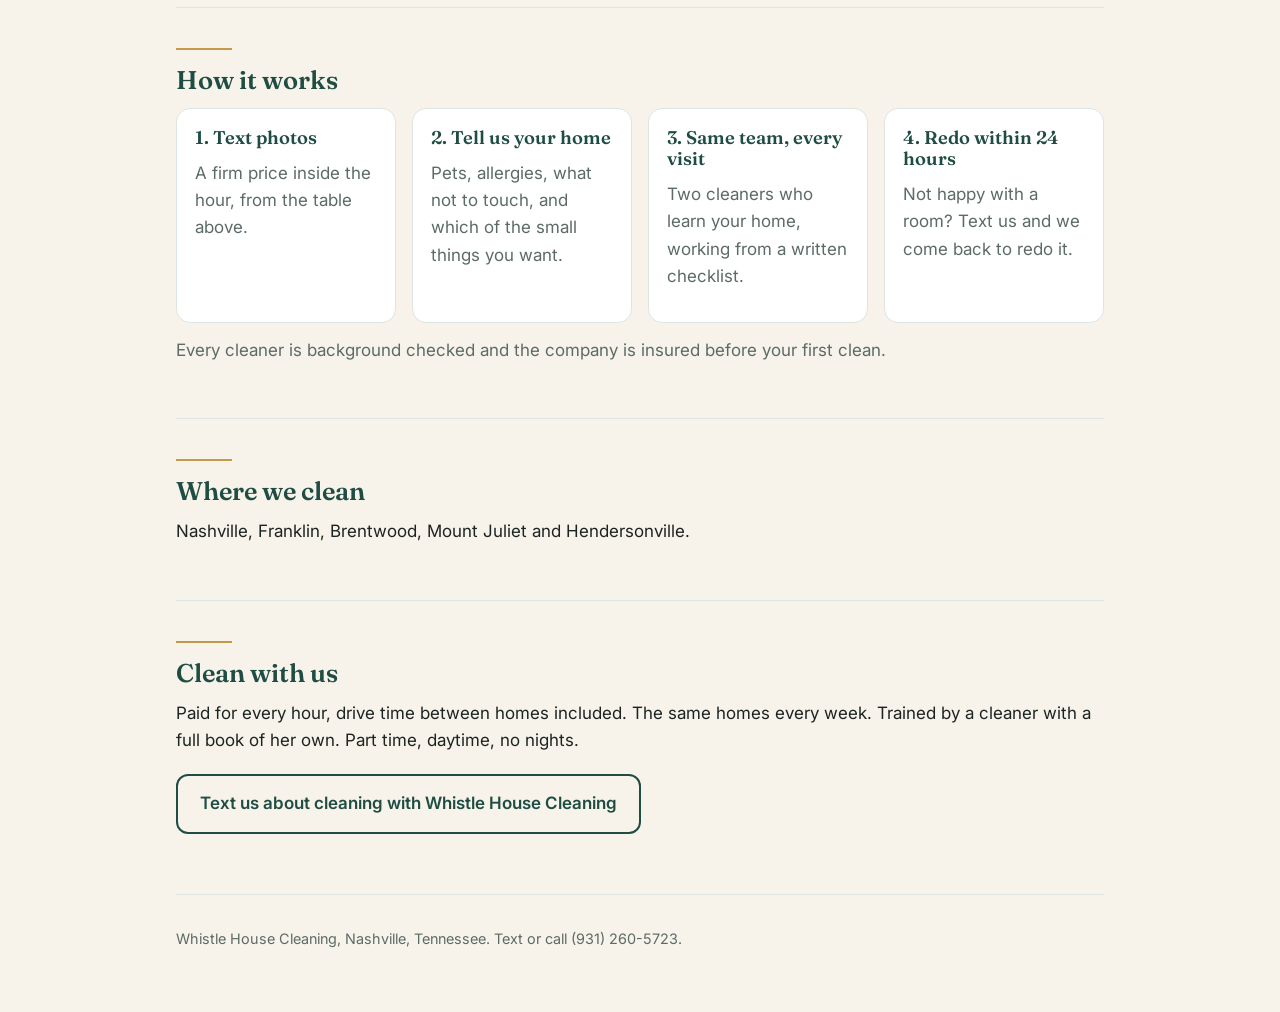
==== commit cd62e48d: "Rename to Whistle House Cleaning so the name says the service Co-Authored-By: Claude Opus 5.5 <norep" ====
--- a/index.html
+++ b/index.html
@@ -3,21 +3,21 @@
 <head>
 <meta charset="utf-8">
 <meta name="viewport" content="width=device-width, initial-scale=1">
-<title>Whistle Clean Co | Nashville House Cleaning, Prices Listed</title>
+<title>Whistle House Cleaning | Nashville, Prices Listed</title>
 <meta name="description" content="Nashville house cleaning with published prices, the same two cleaners every visit, and photos of every finished room. Text photos for a firm quote inside the hour.">
-<meta property="og:title" content="Whistle Clean Co | Nashville House Cleaning, Prices Listed">
+<meta property="og:title" content="Whistle House Cleaning | Nashville, Prices Listed">
 <meta property="og:description" content="Clean as a whistle, every other week. Published prices, the same team each visit, photos of every finished room.">
 <meta property="og:image" content="assets/mark.svg">
 <link rel="icon" href="assets/mark.svg" type="image/svg+xml">
 <link rel="stylesheet" href="assets/site.css">
 <script type="application/ld+json">
-{"@context":"https://schema.org","@type":"HouseCleaningService","name":"Whistle Clean Co","telephone":"+1-931-260-5723","areaServed":["Nashville TN","Franklin TN","Brentwood TN","Mount Juliet TN","Hendersonville TN"],"priceRange":"$135 to $325","slogan":"Clean as a whistle, every other week."}
+{"@context":"https://schema.org","@type":"HouseCleaningService","name":"Whistle House Cleaning","telephone":"+1-931-260-5723","areaServed":["Nashville TN","Franklin TN","Brentwood TN","Mount Juliet TN","Hendersonville TN"],"priceRange":"$135 to $325","slogan":"Clean as a whistle, every other week."}
 </script>
 </head>
 <body>
 <div class="wrap">
 <header class="top">
-  <a href="./"><picture><source srcset="assets/lockup-light.svg" media="(prefers-color-scheme: dark)"><img src="assets/lockup.svg" alt="Whistle Clean Co"></picture></a>
+  <a href="./"><picture><source srcset="assets/lockup-light.svg" media="(prefers-color-scheme: dark)"><img src="assets/lockup.svg" alt="Whistle House Cleaning"></picture></a>
   <nav><a href="#prices">Prices</a><a href="#every-clean">Every clean</a><a href="#how">How it works</a><a href="#careers">Careers</a></nav>
 </header>
 
@@ -82,11 +82,11 @@
   <div class="rule"></div>
   <h2>Clean with us</h2>
   <p>Paid for every hour, drive time between homes included. The same homes every week. Trained by a cleaner with a full book of her own. Part time, daytime, no nights.</p>
-  <p><a class="cta alt" href="sms:+19312605723&amp;body=Hi%2C%20I%27m%20interested%20in%20cleaning%20with%20Whistle%20Clean%20Co.">Text us about cleaning with Whistle Clean Co</a></p>
+  <p><a class="cta alt" href="sms:+19312605723&amp;body=Hi%2C%20I%27m%20interested%20in%20cleaning%20with%20Whistle%20House%20Cleaning.">Text us about cleaning with Whistle House Cleaning</a></p>
 </section>
 
 <footer>
-  <p>Whistle Clean Co, Nashville, Tennessee. Text or call (931) 260-5723.</p>
+  <p>Whistle House Cleaning, Nashville, Tennessee. Text or call (931) 260-5723.</p>
 </footer>
 </div>
 </body>
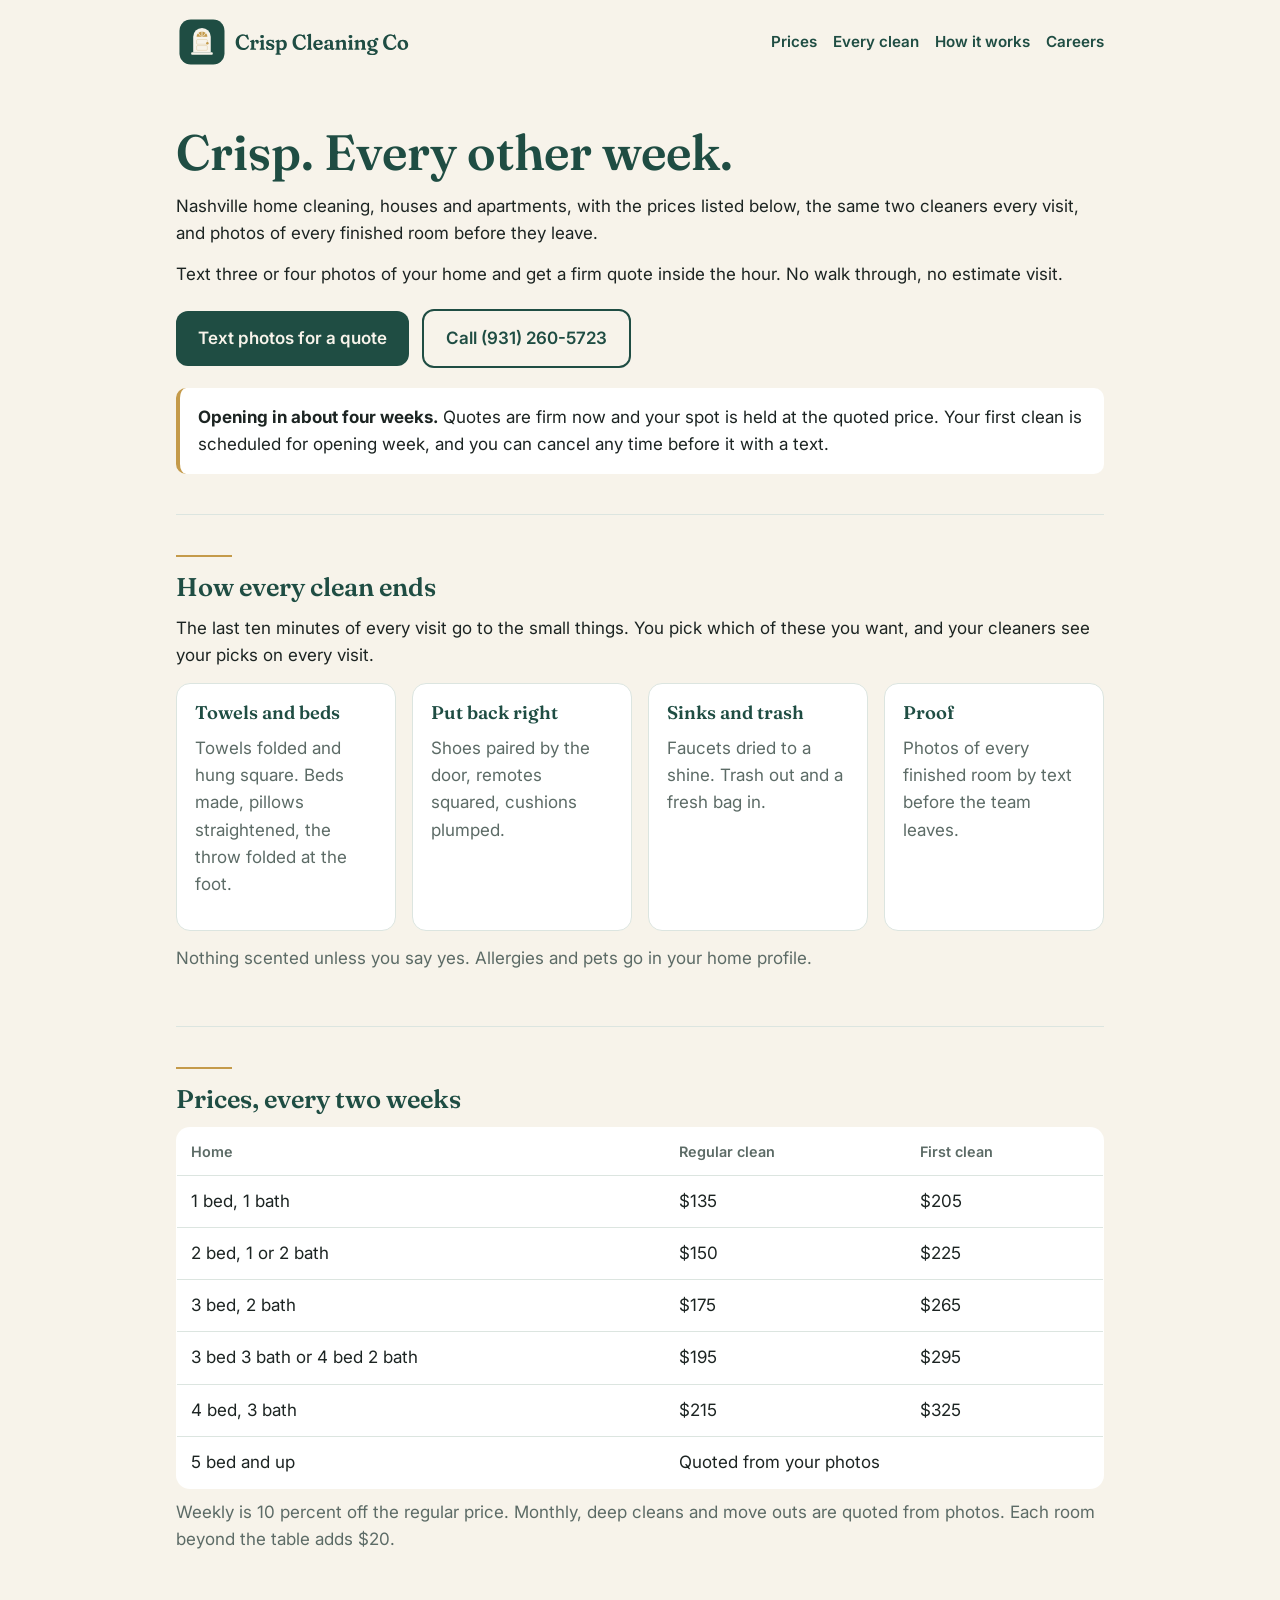
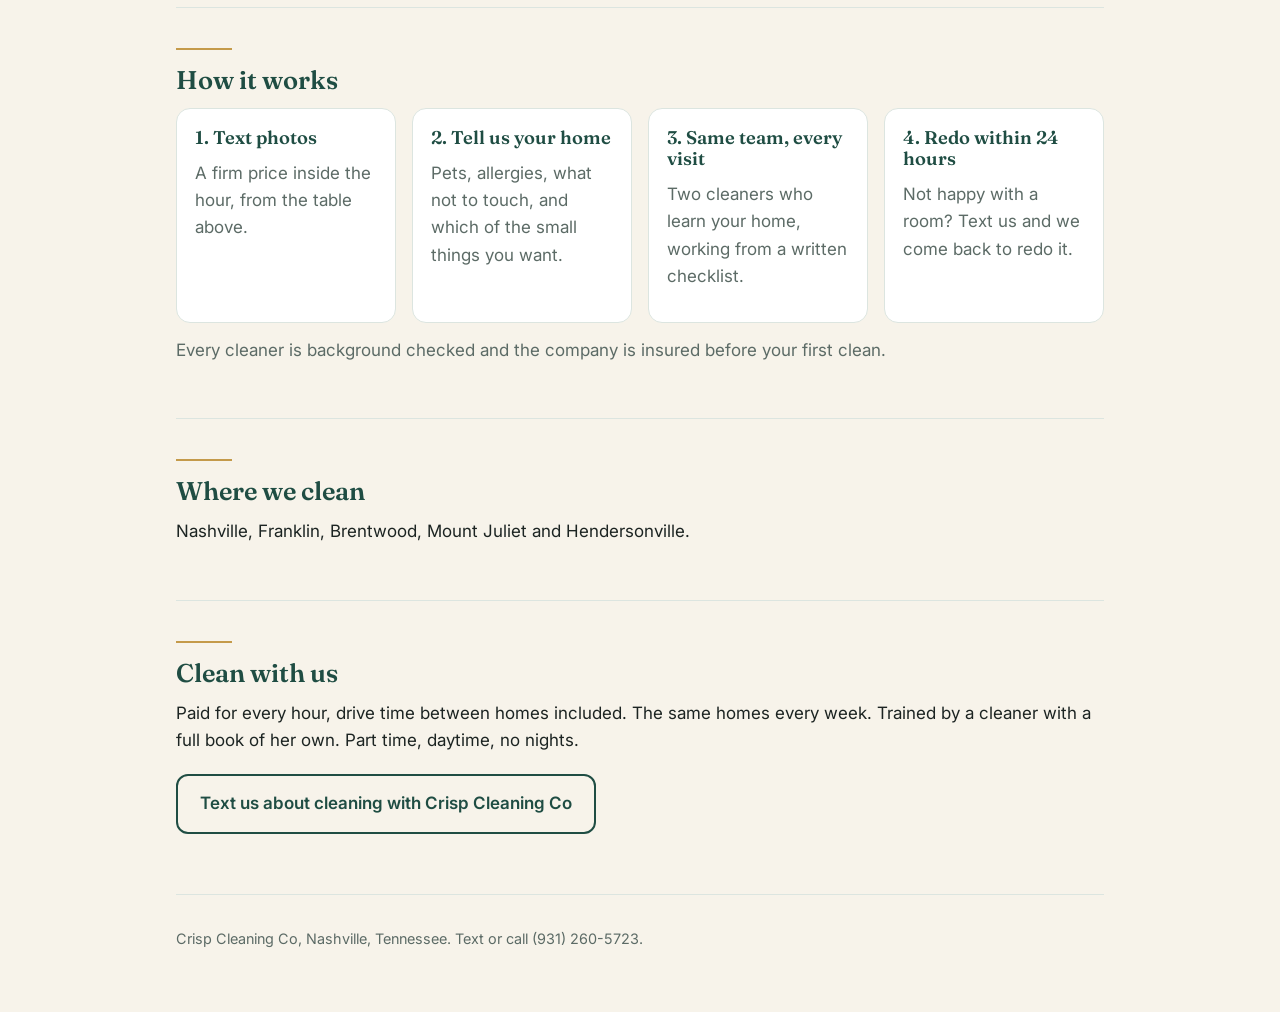
==== commit ed433d1b: "Rename to Crisp Cleaning Co: Front Door mark, line Crisp. Every other week., brand v3 Co-Authored-By" ====
--- a/index.html
+++ b/index.html
@@ -3,27 +3,27 @@
 <head>
 <meta charset="utf-8">
 <meta name="viewport" content="width=device-width, initial-scale=1">
-<title>Whistle House Cleaning | Nashville, Prices Listed</title>
-<meta name="description" content="Nashville house cleaning with published prices, the same two cleaners every visit, and photos of every finished room. Text photos for a firm quote inside the hour.">
-<meta property="og:title" content="Whistle House Cleaning | Nashville, Prices Listed">
-<meta property="og:description" content="Clean as a whistle, every other week. Published prices, the same team each visit, photos of every finished room.">
+<title>Crisp Cleaning Co | Nashville, Prices Listed</title>
+<meta name="description" content="Nashville home cleaning, houses and apartments, with published prices, the same two cleaners every visit, and photos of every finished room. Text photos for a firm quote inside the hour.">
+<meta property="og:title" content="Crisp Cleaning Co | Nashville, Prices Listed">
+<meta property="og:description" content="Crisp. Every other week. Published prices, the same team each visit, photos of every finished room.">
 <meta property="og:image" content="assets/mark.svg">
 <link rel="icon" href="assets/mark.svg" type="image/svg+xml">
 <link rel="stylesheet" href="assets/site.css">
 <script type="application/ld+json">
-{"@context":"https://schema.org","@type":"HouseCleaningService","name":"Whistle House Cleaning","telephone":"+1-931-260-5723","areaServed":["Nashville TN","Franklin TN","Brentwood TN","Mount Juliet TN","Hendersonville TN"],"priceRange":"$135 to $325","slogan":"Clean as a whistle, every other week."}
+{"@context":"https://schema.org","@type":"HouseCleaningService","name":"Crisp Cleaning Co","telephone":"+1-931-260-5723","areaServed":["Nashville TN","Franklin TN","Brentwood TN","Mount Juliet TN","Hendersonville TN"],"priceRange":"$135 to $325","slogan":"Crisp. Every other week."}
 </script>
 </head>
 <body>
 <div class="wrap">
 <header class="top">
-  <a href="./"><picture><source srcset="assets/lockup-light.svg" media="(prefers-color-scheme: dark)"><img src="assets/lockup.svg" alt="Whistle House Cleaning"></picture></a>
+  <a href="./"><picture><source srcset="assets/lockup-light.svg" media="(prefers-color-scheme: dark)"><img src="assets/lockup.svg" alt="Crisp Cleaning Co"></picture></a>
   <nav><a href="#prices">Prices</a><a href="#every-clean">Every clean</a><a href="#how">How it works</a><a href="#careers">Careers</a></nav>
 </header>
 
 <section>
-  <h1>Clean as a whistle, every other week.</h1>
-  <p>Nashville house cleaning with the prices listed below, the same two cleaners every visit, and photos of every finished room before they leave.</p>
+  <h1>Crisp. Every other week.</h1>
+  <p>Nashville home cleaning, houses and apartments, with the prices listed below, the same two cleaners every visit, and photos of every finished room before they leave.</p>
   <p>Text three or four photos of your home and get a firm quote inside the hour. No walk through, no estimate visit.</p>
   <p>
     <a class="cta" href="sms:+19312605723&amp;body=Hi%2C%20I%27d%20like%20a%20cleaning%20quote.%20Here%20are%20a%20few%20photos%20of%20my%20home." onclick="if(window.gtag){gtag('event','text_click')}">Text photos for a quote</a>
@@ -82,11 +82,11 @@
   <div class="rule"></div>
   <h2>Clean with us</h2>
   <p>Paid for every hour, drive time between homes included. The same homes every week. Trained by a cleaner with a full book of her own. Part time, daytime, no nights.</p>
-  <p><a class="cta alt" href="sms:+19312605723&amp;body=Hi%2C%20I%27m%20interested%20in%20cleaning%20with%20Whistle%20House%20Cleaning.">Text us about cleaning with Whistle House Cleaning</a></p>
+  <p><a class="cta alt" href="sms:+19312605723&amp;body=Hi%2C%20I%27m%20interested%20in%20cleaning%20with%20Crisp%20Cleaning%20Co.">Text us about cleaning with Crisp Cleaning Co</a></p>
 </section>
 
 <footer>
-  <p>Whistle House Cleaning, Nashville, Tennessee. Text or call (931) 260-5723.</p>
+  <p>Crisp Cleaning Co, Nashville, Tennessee. Text or call (931) 260-5723.</p>
 </footer>
 </div>
 </body>
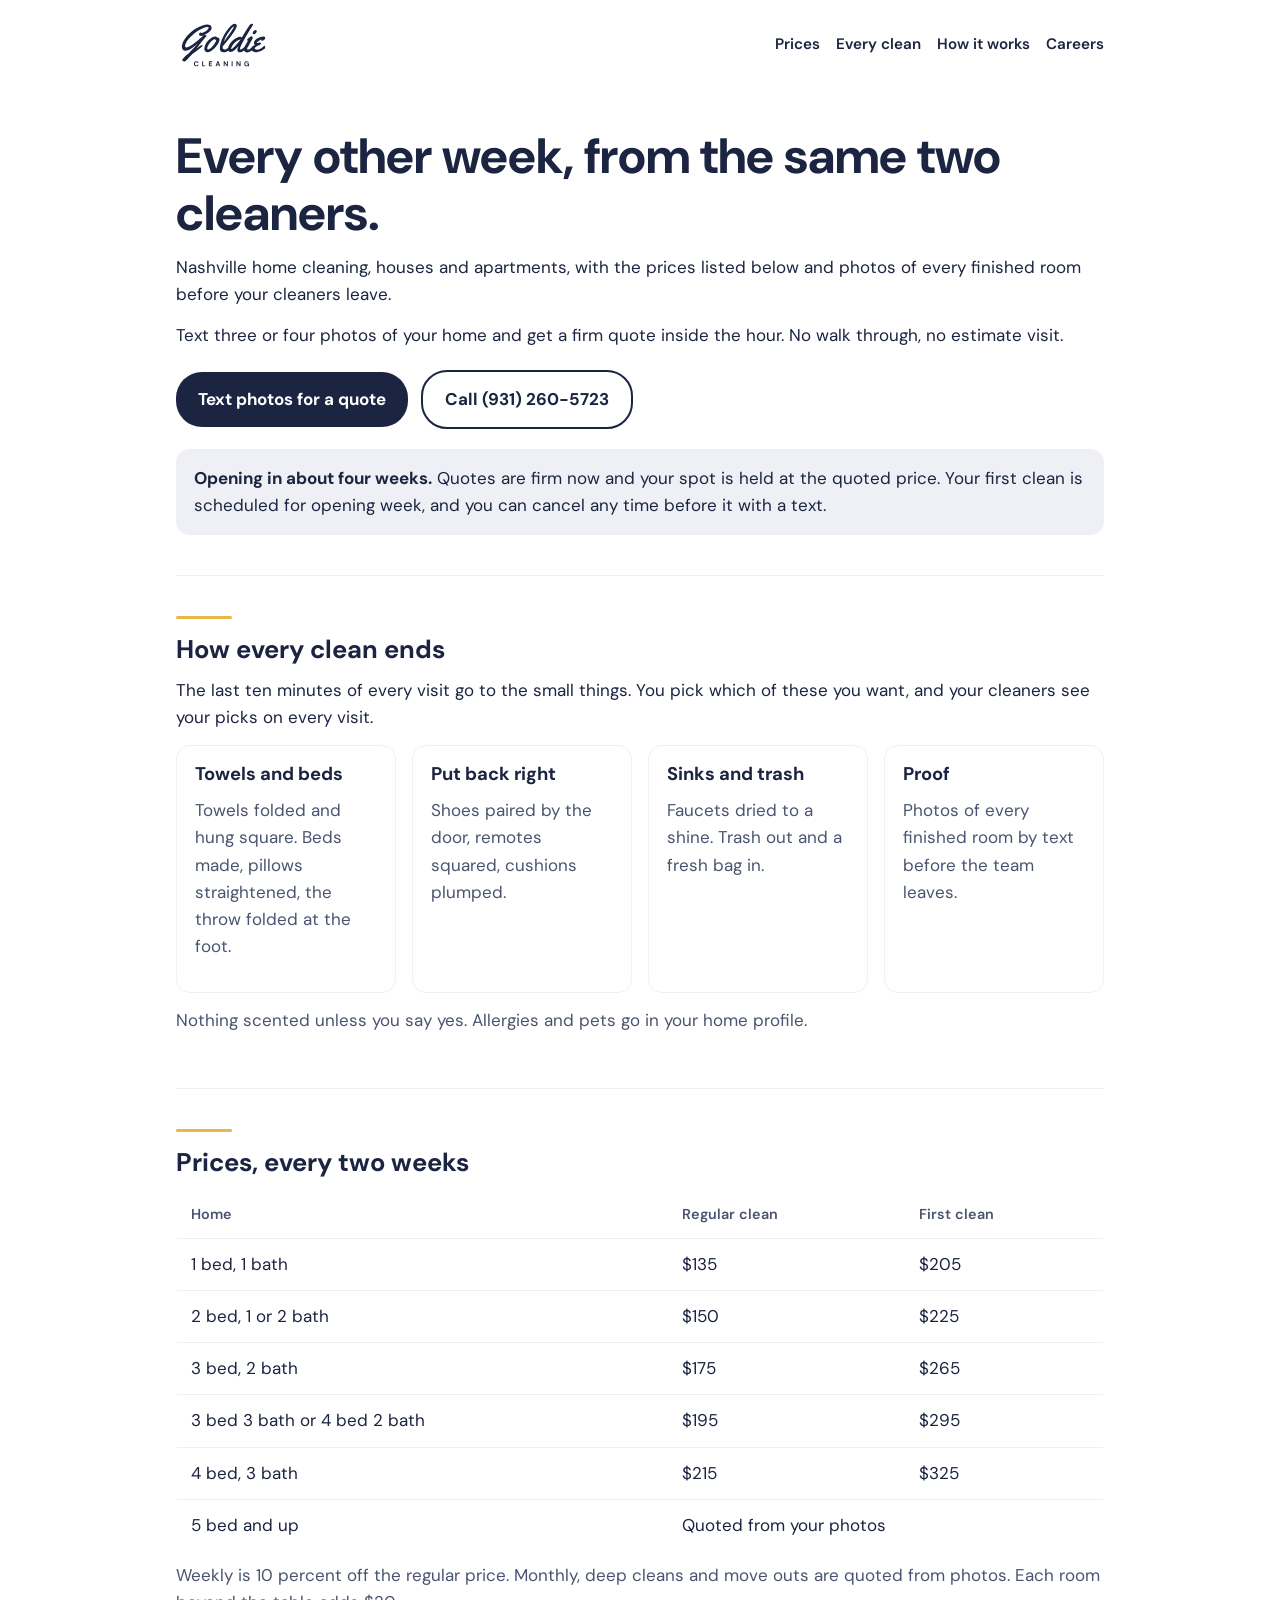
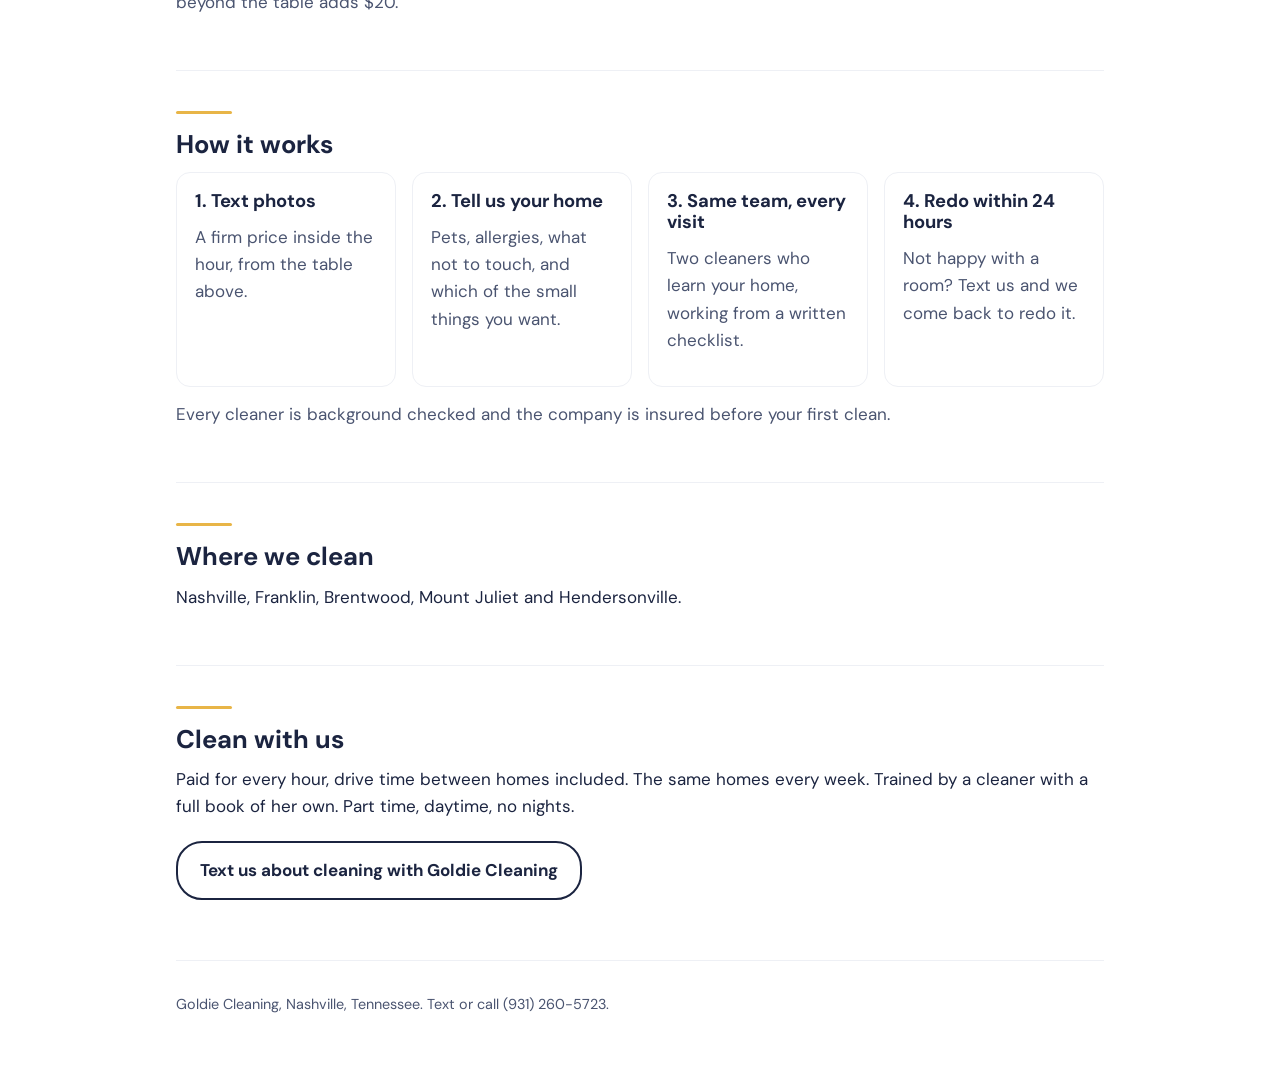
==== commit 55e745b4: "Goldie Cleaning rebrand: logo, palette, type and copy (29 Oct) Co-Authored-By: Claude Opus 5.5 <nore" ====
--- a/index.html
+++ b/index.html
@@ -3,27 +3,27 @@
 <head>
 <meta charset="utf-8">
 <meta name="viewport" content="width=device-width, initial-scale=1">
-<title>Crisp Cleaning Co | Nashville, Prices Listed</title>
+<title>Goldie Cleaning | Nashville, Prices Listed</title>
 <meta name="description" content="Nashville home cleaning, houses and apartments, with published prices, the same two cleaners every visit, and photos of every finished room. Text photos for a firm quote inside the hour.">
-<meta property="og:title" content="Crisp Cleaning Co | Nashville, Prices Listed">
-<meta property="og:description" content="Crisp. Every other week. Published prices, the same team each visit, photos of every finished room.">
+<meta property="og:title" content="Goldie Cleaning | Nashville, Prices Listed">
+<meta property="og:description" content="Every other week, from the same two cleaners. Published prices and photos of every finished room.">
 <meta property="og:image" content="assets/mark.svg">
 <link rel="icon" href="assets/mark.svg" type="image/svg+xml">
 <link rel="stylesheet" href="assets/site.css">
 <script type="application/ld+json">
-{"@context":"https://schema.org","@type":"HouseCleaningService","name":"Crisp Cleaning Co","telephone":"+1-931-260-5723","areaServed":["Nashville TN","Franklin TN","Brentwood TN","Mount Juliet TN","Hendersonville TN"],"priceRange":"$135 to $325","slogan":"Crisp. Every other week."}
+{"@context":"https://schema.org","@type":"HouseCleaningService","name":"Goldie Cleaning","telephone":"+1-931-260-5723","areaServed":["Nashville TN","Franklin TN","Brentwood TN","Mount Juliet TN","Hendersonville TN"],"priceRange":"$135 to $325"}
 </script>
 </head>
 <body>
 <div class="wrap">
 <header class="top">
-  <a href="./"><picture><source srcset="assets/lockup-light.svg" media="(prefers-color-scheme: dark)"><img src="assets/lockup.svg" alt="Crisp Cleaning Co"></picture></a>
+  <a href="./"><picture><source srcset="assets/lockup-light.svg" media="(prefers-color-scheme: dark)"><img src="assets/lockup.svg" alt="Goldie Cleaning"></picture></a>
   <nav><a href="#prices">Prices</a><a href="#every-clean">Every clean</a><a href="#how">How it works</a><a href="#careers">Careers</a></nav>
 </header>
 
 <section>
-  <h1>Crisp. Every other week.</h1>
-  <p>Nashville home cleaning, houses and apartments, with the prices listed below, the same two cleaners every visit, and photos of every finished room before they leave.</p>
+  <h1>Every other week, from the same two cleaners.</h1>
+  <p>Nashville home cleaning, houses and apartments, with the prices listed below and photos of every finished room before your cleaners leave.</p>
   <p>Text three or four photos of your home and get a firm quote inside the hour. No walk through, no estimate visit.</p>
   <p>
     <a class="cta" href="sms:+19312605723&amp;body=Hi%2C%20I%27d%20like%20a%20cleaning%20quote.%20Here%20are%20a%20few%20photos%20of%20my%20home." onclick="if(window.gtag){gtag('event','text_click')}">Text photos for a quote</a>
@@ -82,11 +82,11 @@
   <div class="rule"></div>
   <h2>Clean with us</h2>
   <p>Paid for every hour, drive time between homes included. The same homes every week. Trained by a cleaner with a full book of her own. Part time, daytime, no nights.</p>
-  <p><a class="cta alt" href="sms:+19312605723&amp;body=Hi%2C%20I%27m%20interested%20in%20cleaning%20with%20Crisp%20Cleaning%20Co.">Text us about cleaning with Crisp Cleaning Co</a></p>
+  <p><a class="cta alt" href="sms:+19312605723&amp;body=Hi%2C%20I%27m%20interested%20in%20cleaning%20with%20Goldie%20Cleaning.">Text us about cleaning with Goldie Cleaning</a></p>
 </section>
 
 <footer>
-  <p>Crisp Cleaning Co, Nashville, Tennessee. Text or call (931) 260-5723.</p>
+  <p>Goldie Cleaning, Nashville, Tennessee. Text or call (931) 260-5723.</p>
 </footer>
 </div>
 </body>
--- a/assets/site.css
+++ b/assets/site.css
@@ -1,25 +1,25 @@
-@import url('https://fonts.googleapis.com/css2?family=Fraunces:opsz,wght@9..144,500;9..144,600&family=Inter:wght@400;600&display=swap');
-:root{--green:#1F4D43;--green2:#2B6A5C;--linen:#F7F3EA;--brown:#5B3A29;--brass:#C49A4A;--ink:#1C2422;--mist:#DCE5E0;--muted:#5C6B66;--card:#FFFFFF;--bg:var(--linen)}
-@media (prefers-color-scheme: dark){:root:not([data-theme="light"]){--bg:#121816;--ink:#EEF1EF;--muted:#A9B6B1;--card:#1A2220;--mist:#26302D;--green:#7FC0AE;--green2:#9AD3C3}}
-:root[data-theme="dark"]{--bg:#121816;--ink:#EEF1EF;--muted:#A9B6B1;--card:#1A2220;--mist:#26302D;--green:#7FC0AE;--green2:#9AD3C3}
+@import url('https://fonts.googleapis.com/css2?family=DM+Sans:opsz,wght@9..40,400;9..40,600;9..40,700&display=swap');
+:root{--brand:#1B2440;--brand2:#2A3760;--gold:#E8B547;--ink:#1B2440;--mist:#EEF0F5;--muted:#4A5470;--card:#FFFFFF;--bg:#FFFFFF;--on-brand:#FFFFFF}
+@media (prefers-color-scheme: dark){:root:not([data-theme="light"]){--bg:#121829;--ink:#EEF1F7;--muted:#A9B1C6;--card:#1A2236;--mist:#26304A;--brand:#E8B547;--brand2:#F3CF7A;--on-brand:#121829}}
+:root[data-theme="dark"]{--bg:#121829;--ink:#EEF1F7;--muted:#A9B1C6;--card:#1A2236;--mist:#26304A;--brand:#E8B547;--brand2:#F3CF7A;--on-brand:#121829}
 *{box-sizing:border-box}html{-webkit-text-size-adjust:100%}
-body{margin:0;background:var(--bg);color:var(--ink);font:17px/1.6 Inter,-apple-system,Segoe UI,Helvetica,Arial,sans-serif}
-h1,h2,h3{font-family:Fraunces,Georgia,serif;font-weight:600;line-height:1.15;color:var(--green);margin:0 0 12px}
+body{margin:0;background:var(--bg);color:var(--ink);font:17px/1.6 'DM Sans',-apple-system,Segoe UI,Helvetica,Arial,sans-serif}
+h1,h2,h3{font-family:'DM Sans',-apple-system,Segoe UI,Helvetica,Arial,sans-serif;font-weight:700;line-height:1.15;color:var(--brand);margin:0 0 12px}
 h1{font-size:clamp(2rem,6vw,3.1rem)}h2{font-size:1.6rem;margin-top:8px}h3{font-size:1.15rem}
-a{color:var(--green)}p{margin:0 0 14px}.muted{color:var(--muted)}
+a{color:var(--brand)}p{margin:0 0 14px}.muted{color:var(--muted)}
 .wrap{max-width:960px;margin:0 auto;padding:0 16px}
 header.top{display:flex;align-items:center;justify-content:space-between;gap:12px;padding:16px 0}
-header.top img{height:52px;width:auto;display:block}
+header.top img{height:56px;width:auto;display:block}
 header.top nav a{margin-left:16px;text-decoration:none;font-weight:600;font-size:.95rem}
 section{padding:40px 0;border-top:1px solid var(--mist)}section:first-of-type{border-top:0}
-.cta{display:inline-block;background:var(--green);color:var(--bg);text-decoration:none;font-weight:600;padding:14px 22px;border-radius:12px;margin:6px 8px 6px 0}
-.cta.alt{background:transparent;color:var(--green);border:2px solid var(--green)}
+.cta{display:inline-block;background:var(--brand);color:var(--on-brand);text-decoration:none;font-weight:700;padding:14px 22px;border-radius:26px;margin:6px 8px 6px 0}
+.cta.alt{background:transparent;color:var(--brand);border:2px solid var(--brand)}
 .grid{display:grid;gap:16px;grid-template-columns:repeat(auto-fit,minmax(220px,1fr))}
 .card{background:var(--card);border:1px solid var(--mist);border-radius:14px;padding:18px}
 table{width:100%;border-collapse:collapse;background:var(--card);border:1px solid var(--mist);border-radius:14px;overflow:hidden}
 td,th{padding:12px 14px;text-align:left;border-bottom:1px solid var(--mist)}th{color:var(--muted);font-weight:600;font-size:.9rem}tr:last-child td{border-bottom:0}
-.rule{height:2px;width:56px;background:var(--brass);margin:0 0 16px}
-.note{background:var(--card);border-left:4px solid var(--brass);border-radius:10px;padding:16px 18px}
+.rule{height:3px;width:56px;background:var(--gold);margin:0 0 16px;border-radius:2px}
+.note{background:var(--mist);border-radius:14px;padding:16px 18px}
 ol.finish{padding-left:20px}ol.finish li{margin-bottom:6px}
 footer{padding:32px 0 48px;color:var(--muted);font-size:.9rem;border-top:1px solid var(--mist)}
 @media (max-width:640px){header.top nav{display:none}}
